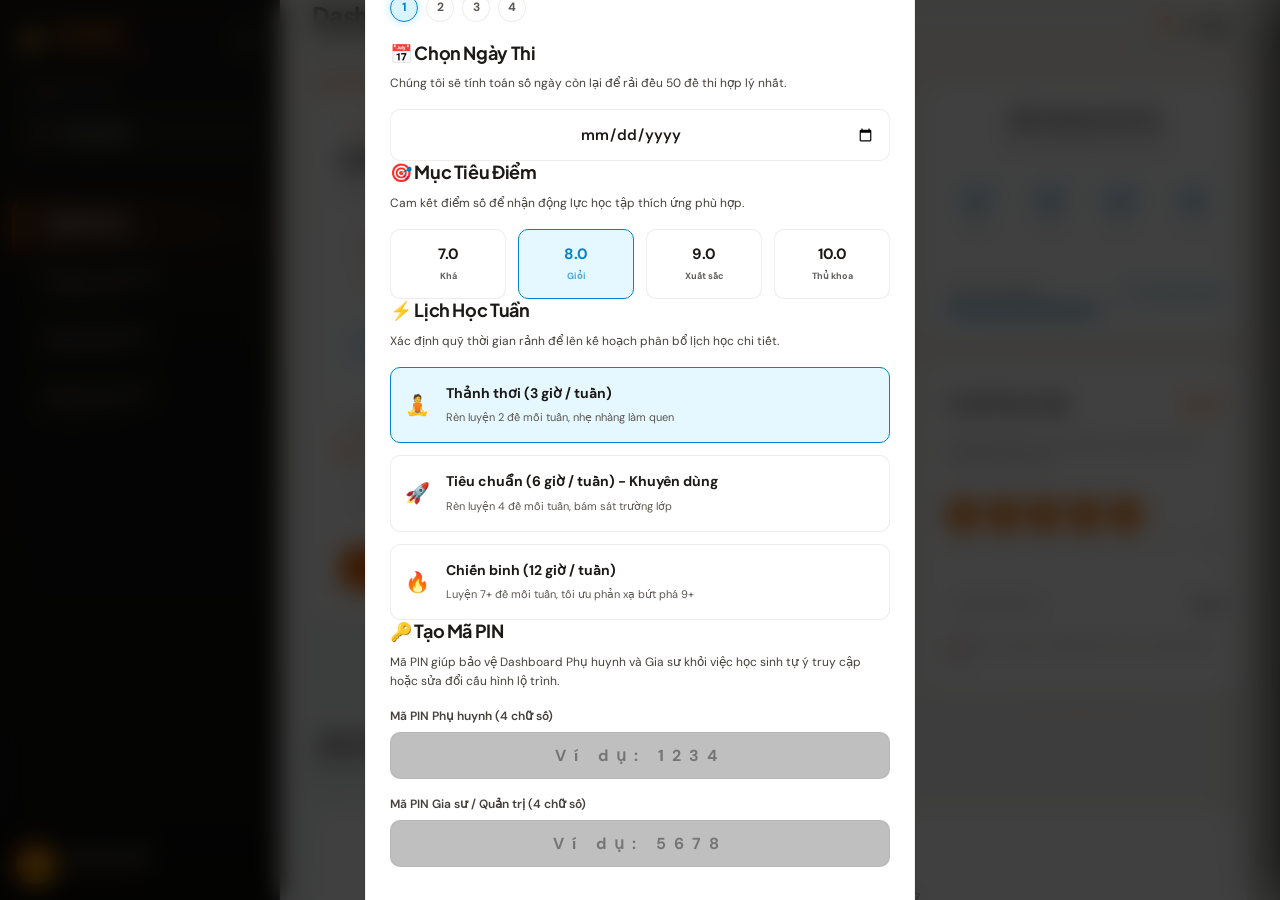
==== website/index.html @ 7f4f35c0 "First commit" ====
<!DOCTYPE html>
<html lang="vi">
<head>
    <meta charset="UTF-8">
    <meta name="viewport" content="width=device-width, initial-scale=1.0">
    <title>Exam Runners - Psychological Learning & Exam Portal</title>
    <meta name="description" content="Chinh phục kỳ thi Tiếng Anh vào lớp 10 với phương pháp học tập tương tác, bản đồ kỹ năng cá nhân hóa và giải thích chi tiết 5 bước.">
    <!-- Google Fonts: Plus Jakarta Sans (Header) & DM Sans (Body) -->
    <link rel="preconnect" href="https://fonts.googleapis.com">
    <link rel="preconnect" href="https://fonts.gstatic.com" crossorigin>
    <link href="https://fonts.googleapis.com/css2?family=DM+Sans:ital,opsz,wght@0,9..40,300..700;1,9..40,300..700&family=Plus+Jakarta+Sans:ital,wght@0,300..800;1,300..800&display=swap" rel="stylesheet">
    <!-- Phosphor Icons for premium human-crafted feel -->
    <script src="https://unpkg.com/@phosphor-icons/web"></script>
    <link rel="stylesheet" href="css/styles.css">
</head>
<body class="">
    
    <!-- Main Application Shell -->
    <div class="app-container">
        
        <!-- Sidebar Navigation -->
        <aside class="sidebar" id="app-sidebar">
            <div class="sidebar-header">
                <div class="logo-area">
                    <span class="logo-icon">⚡</span>
                    <span class="logo-text">EXAM<br><span class="logo-sub">RUNNERS</span></span>
                </div>
                <button class="sidebar-toggle-btn" id="sidebar-toggle-btn" title="Ẩn/Hiện menu" aria-label="Toggle sidebar">
                    <i data-lucide="chevrons-left"></i>
                </button>
            </div>
            
            <!-- Psychological Role Selector -->
            <div class="role-selector-container">
                <label for="role-dropdown" class="role-label">Chọn Vai Trò</label>
                <div class="custom-dropdown" id="role-dropdown-area">
                    <button class="dropdown-trigger" id="active-role-btn">
                        <span class="role-icon">🎓</span>
                        <span class="role-name">Học Sinh</span>
                        <i data-lucide="chevron-down" class="dropdown-chevron"></i>
                    </button>
                    <div class="dropdown-menu" id="role-dropdown-menu">
                        <div class="dropdown-item active" data-role="student">
                            <span class="role-icon">🎓</span>
                            <div class="role-info">
                                <span class="role-title">Học Sinh</span>
                            </div>
                        </div>
                        <div class="dropdown-item" data-role="parent">
                            <span class="role-icon">👨‍👩‍👦</span>
                            <div class="role-info">
                                <span class="role-title">Phụ Huynh</span>
                            </div>
                        </div>
                        <div class="dropdown-item" data-role="admin">
                            <span class="role-icon">👨‍🏫</span>
                            <div class="role-info">
                                <span class="role-title">Gia Sư</span>
                            </div>
                        </div>
                    </div>
                </div>
            </div>

            <!-- Navigation Links - Dynamic per Role -->
            <nav class="sidebar-nav" id="sidebar-navigation">
                <!-- Navigation items injected dynamically by JS based on selected role -->
            </nav>
            
            <!-- User Quick Profile Footer -->
            <div class="sidebar-footer">
                <div class="user-avatar-area">
                    <div class="avatar-circle">?</div>
                    <div class="user-meta">
                        <span class="user-name">Học viên mới</span>
                        <span class="user-role-badge">Level 1 Novice</span>
                    </div>
                </div>
            </div>
        </aside>

        <!-- Main Workspace -->
        <main class="main-content">
            <!-- Glassmorphism Top Header -->
            <header class="app-header">
                <div class="header-left">
                    <h1 class="page-title" id="current-page-title">Dashboard</h1>
                    <p class="page-subtitle" id="current-page-subtitle">Chào mừng bạn quay lại hành trình rèn luyện hôm nay!</p>
                </div>
                
                <div class="header-right">
                    <!-- Streak Indicator -->
                    <div class="header-stat-badge streak-badge tooltip" data-tooltip="Chuỗi học tập liên tục">
                        <span class="badge-icon animated-flame">🔥</span>
                        <span class="badge-value" id="streak-count">5 ngày</span>
                    </div>
                    

                </div>
            </header>

            <!-- Dynamic Workspace Content Container -->
            <section class="workspace-viewport" id="app-viewport">
                <!-- Rendered dynamically by JS router -->
            </section>
        </main>
    </div>

    <!-- Active Recall Modal / Mini Puzzle overlay -->
    <div class="modal-overlay" id="recall-modal">
        <div class="glass-modal recall-card animate-zoom">
            <div class="modal-header">
                <div class="modal-badge warning">🤔 ACTIVE RECALL CHALLENGE</div>
                <button class="close-modal-btn" id="close-recall-modal">&times;</button>
            </div>
            <div class="modal-body">
                <h3 class="puzzle-title">Oops! Bạn đã chọn sai câu này. Đừng lo lắng, hãy cùng suy luận để nhớ sâu quy tắc này nhé!</h3>
                
                <div class="puzzle-box">
                    <p class="puzzle-prompt" id="recall-question-stem">...</p>
                    
                    <div class="puzzle-options" id="recall-options-container">
                        <!-- Options injected by JS -->
                    </div>
                </div>
                
                <div class="puzzle-feedback" id="recall-feedback-area">
                    <!-- Correct/Incorrect visual indicator -->
                </div>
            </div>
            <div class="modal-footer">
                <button class="btn btn-secondary" id="skip-recall-btn">Xem Đáp Án</button>
                <button class="btn btn-primary disabled" id="submit-recall-btn">Kiểm Tra</button>
            </div>
        </div>
    </div>

    <!-- Onboarding Path Creator Wizard Modal -->
    <div class="modal-overlay" id="onboarding-modal">
        <div class="glass-modal onboarding-card animate-zoom" style="max-width: 550px;">
            <div class="modal-header" style="border-bottom: 1px solid var(--border-color); padding-bottom: 12px;">
                <div class="modal-badge warning" style="background: rgba(0, 176, 255, 0.15); color: var(--color-interactive);">⚡ LỘ TRÌNH THẮNG CỬ</div>
                <h3 style="margin-top: 8px;">Tạo Lộ Trình</h3>
            </div>
            <div class="modal-body" style="padding-top: 16px;">
                <div class="onboarding-steps-indicator" style="display: flex; gap: 8px; margin-bottom: 20px;">
                    <span class="step-dot active" id="ob-dot-1">1</span>
                    <span class="step-dot" id="ob-dot-2">2</span>
                    <span class="step-dot" id="ob-dot-3">3</span>
                    <span class="step-dot" id="ob-dot-4">4</span>
                </div>
                
                <!-- Step 1: Date Picker -->
                <div class="onboarding-step-view active" id="onboarding-step-1">
                    <h4 style="margin-bottom: 10px;">📅 Chọn Ngày Thi</h4>
                    <p style="font-size: 12px; color: var(--text-secondary); margin-bottom: 16px;">Chúng tôi sẽ tính toán số ngày còn lại để rải đều 50 đề thi hợp lý nhất.</p>
                    <input type="date" id="ob-exam-date" class="onboarding-input" style="width:100%; padding:14px; background:rgba(255,255,255,0.03); border:1px solid var(--border-color); border-radius:var(--radius-md); font-weight:600; text-align:center;">
                </div>
                
                <!-- Step 2: Goal target score -->
                <div class="onboarding-step-view" id="onboarding-step-2">
                    <h4 style="margin-bottom: 10px;">🎯 Mục Tiêu Điểm</h4>
                    <p style="font-size: 12px; color: var(--text-secondary); margin-bottom: 16px;">Cam kết điểm số để nhận động lực học tập thích ứng phù hợp.</p>
                    <div style="display:grid; grid-template-columns:repeat(4, 1fr); gap:12px;">
                        <button class="ob-score-btn" data-score="7.0">7.0<br><span style="font-size:9px; opacity:0.7;">Khá</span></button>
                        <button class="ob-score-btn active" data-score="8.0">8.0<br><span style="font-size:9px; opacity:0.7;">Giỏi</span></button>
                        <button class="ob-score-btn" data-score="9.0">9.0<br><span style="font-size:9px; opacity:0.7;">Xuất sắc</span></button>
                        <button class="ob-score-btn" data-score="10">10.0<br><span style="font-size:9px; opacity:0.7;">Thủ khoa</span></button>
                    </div>
                </div>
                
                <!-- Step 3: Studying commitment -->
                <div class="onboarding-step-view" id="onboarding-step-3">
                    <h4 style="margin-bottom: 10px;">⚡ Lịch Học Tuần</h4>
                    <p style="font-size: 12px; color: var(--text-secondary); margin-bottom: 16px;">Xác định quỹ thời gian rảnh để lên kế hoạch phân bổ lịch học chi tiết.</p>
                    <div style="display:flex; flex-direction:column; gap:12px;">
                        <div class="ob-commitment-item active" data-hours="3">
                            <span style="font-size:20px;">🧘</span>
                            <div>
                                <strong style="display:block; font-size:14px;">Thảnh thơi (3 giờ / tuần)</strong>
                                <span style="font-size:11px; color:var(--text-tertiary);">Rèn luyện 2 đề mỗi tuần, nhẹ nhàng làm quen</span>
                            </div>
                        </div>
                        <div class="ob-commitment-item" data-hours="6">
                            <span style="font-size:20px;">🚀</span>
                            <div>
                                <strong style="display:block; font-size:14px;">Tiêu chuẩn (6 giờ / tuần) - Khuyên dùng</strong>
                                <span style="font-size:11px; color:var(--text-tertiary);">Rèn luyện 4 đề mỗi tuần, bám sát trường lớp</span>
                            </div>
                        </div>
                        <div class="ob-commitment-item" data-hours="12">
                            <span style="font-size:20px;">🔥</span>
                            <div>
                                <strong style="display:block; font-size:14px;">Chiến binh (12 giờ / tuần)</strong>
                                <span style="font-size:11px; color:var(--text-tertiary);">Luyện 7+ đề mỗi tuần, tối ưu phản xạ bứt phá 9+</span>
                            </div>
                        </div>
                    </div>
                </div>

                <!-- Step 4: PIN Security Settings -->
                <div class="onboarding-step-view" id="onboarding-step-4">
                    <h4 style="margin-bottom: 10px;">🔑 Tạo Mã PIN</h4>
                    <p style="font-size: 12px; color: var(--text-secondary); margin-bottom: 16px;">Mã PIN giúp bảo vệ Dashboard Phụ huynh và Gia sư khỏi việc học sinh tự ý truy cập hoặc sửa đổi cấu hình lộ trình.</p>
                    <div style="display: flex; flex-direction: column; gap: 16px;">
                        <div>
                            <label class="form-label" style="display: block; margin-bottom: 6px; font-weight:600; text-align: left;">Mã PIN Phụ huynh (4 chữ số)</label>
                            <input type="password" pattern="[0-9]*" inputmode="numeric" maxlength="4" id="ob-parent-pin" class="onboarding-input" placeholder="Ví dụ: 1234" style="width:100%; padding:12px; background:rgba(0, 0, 0, 0.25); border:1px solid var(--border-color); border-radius:var(--radius-md); text-align:center; font-size:16px; font-weight:bold; letter-spacing:8px; color:var(--text-primary);">
                        </div>
                        <div>
                            <label class="form-label" style="display: block; margin-bottom: 6px; font-weight:600; text-align: left;">Mã PIN Gia sư / Quản trị (4 chữ số)</label>
                            <input type="password" pattern="[0-9]*" inputmode="numeric" maxlength="4" id="ob-tutor-pin" class="onboarding-input" placeholder="Ví dụ: 5678" style="width:100%; padding:12px; background:rgba(0, 0, 0, 0.25); border:1px solid var(--border-color); border-radius:var(--radius-md); text-align:center; font-size:16px; font-weight:bold; letter-spacing:8px; color:var(--text-primary);">
                        </div>
                    </div>
                </div>
            </div>
            <div class="modal-footer" style="border-top: 1px solid var(--border-color); padding-top: 12px; margin-top:16px; display:flex; justify-content:space-between;">
                <button class="btn btn-secondary" id="ob-prev-btn" style="visibility:hidden;">Quay Lại</button>
                <button class="btn btn-primary" id="ob-next-btn">Tiếp Theo</button>
            </div>
        </div>
    </div>

    <!-- Printable Weekly Progress Report Modal -->
    <div class="modal-overlay" id="report-modal">
        <div class="glass-modal report-card animate-zoom" style="max-width: 700px; padding: 32px;">
            <div class="modal-header" style="display:flex; justify-content:space-between; align-items:center; border-bottom:1px solid var(--border-color); padding-bottom:16px; margin-bottom:20px;">
                <h3 style="font-family:var(--font-heading);">📊 BÁO CÁO TUẦN</h3>
                <div style="display:flex; gap:10px;" class="no-print">
                    <button class="btn btn-primary" onclick="window.print()"><i data-lucide="printer"></i> In Báo Cáo</button>
                    <button class="btn btn-secondary" onclick="document.getElementById('report-modal').classList.remove('open')">Đóng</button>
                </div>
            </div>
            
            <div class="print-report-body" id="print-report-content">
                <!-- Injected dynamically by JS -->
            </div>
        </div>
    </div>

    <!-- Sliding Sidebar Drawer for Grammar theory & Active Simulators -->
    <div class="grammar-drawer-overlay" id="grammar-drawer-overlay" onclick="closeGrammarDrawer()"></div>
    <div class="grammar-drawer" id="grammar-drawer">
        <div class="drawer-header">
            <div>
                <span class="modal-badge warning" id="drawer-badge-topic">PASSIVE VOICE</span>
                <h3 id="drawer-title" style="margin-top:6px; font-size:20px;">Câu Bị Động Đặc Biệt</h3>
            </div>
            <button class="close-drawer-btn" onclick="closeGrammarDrawer()">&times;</button>
        </div>
        <div class="drawer-body" id="drawer-body-content">
            <!-- Theory & Active transformation matching simulator injected dynamically -->
        </div>
    </div>

    <!-- Original Scanned Answer Sheet Overlay Modal -->
    <div class="modal-overlay" id="sheet-overlay-modal">
        <div class="glass-modal sheet-card animate-zoom" style="max-width: 800px; background: rgba(19, 17, 15, 0.95); border: 1px solid var(--border-hover);">
            <div class="modal-header" style="display:flex; justify-content:space-between; align-items:center; border-bottom:1px solid var(--border-color); padding-bottom:12px; margin-bottom:16px;">
                <h3 style="font-size:18px;"><i data-lucide="file-text" style="display:inline-block; vertical-align:middle; margin-right:8px; color:var(--color-discovery);"></i> Phiếu Quét Gốc</h3>
                <button class="close-modal-btn" onclick="document.getElementById('sheet-overlay-modal').classList.remove('open')">&times;</button>
            </div>
            <div class="modal-body" style="text-align:center;">
                <p style="font-size:12px; color:var(--text-secondary); margin-bottom:12px;">Đây là ảnh quét gốc từ bộ đề thi thực tế đã được động cơ OCR của chúng tôi số hóa tự động.</p>
                <div style="border: 2px dashed var(--border-color); border-radius: var(--radius-md); overflow:hidden; background:#000; display:inline-block; max-width:100%; max-height:550px;">
                    <img id="scanned-sheet-img" src="" alt="OCR Scanned Answer Sheet" style="max-width:100%; max-height:500px; display:block; margin:0 auto;">
                </div>
            </div>
        </div>
    </div>

    <!-- PIN Validation Modal -->
    <div class="modal-overlay" id="pin-validation-modal">
        <div class="glass-modal animate-zoom" style="max-width: 400px; padding: 24px; text-align: center;">
            <div class="modal-header" style="border: none; padding: 0 0 16px 0; justify-content: center; position: relative;">
                <h3 style="font-family: var(--font-heading); font-size: 20px;" id="pin-validation-title">🔑 Nhập Mã PIN</h3>
                <button class="close-modal-btn" id="pin-validation-close-btn" style="position: absolute; right: 0; top: 0; background: none; border: none; font-size: 24px; cursor: pointer; color: var(--text-tertiary);">&times;</button>
            </div>
            <div class="modal-body" style="padding: 16px 0;">
                <p style="font-size: 13px; color: var(--text-secondary); margin-bottom: 20px;" id="pin-validation-desc">Vui lòng nhập mã PIN 4 chữ số dành cho Phụ huynh.</p>
                <div class="passcode-inputs-container" id="pin-inputs-wrapper">
                    <input type="password" maxlength="1" class="pin-digit" id="pin-d1" autocomplete="off" inputmode="numeric" pattern="[0-9]*">
                    <input type="password" maxlength="1" class="pin-digit" id="pin-d2" autocomplete="off" inputmode="numeric" pattern="[0-9]*">
                    <input type="password" maxlength="1" class="pin-digit" id="pin-d3" autocomplete="off" inputmode="numeric" pattern="[0-9]*">
                    <input type="password" maxlength="1" class="pin-digit" id="pin-d4" autocomplete="off" inputmode="numeric" pattern="[0-9]*">
                </div>
                <div id="pin-validation-error" style="color: var(--color-danger); font-size: 12px; margin-top: 10px; min-height: 18px; font-weight: 600;"></div>
            </div>
            <div class="modal-footer" style="border: none; padding: 12px 0 0 0; display: flex; justify-content: space-between; gap: 12px;">
                <button class="btn btn-secondary" id="pin-validation-cancel" style="flex: 1;">Hủy</button>
                <button class="btn btn-primary" id="pin-validation-submit" style="flex: 1;">Xác Thực</button>
            </div>
        </div>
    </div>

    <!-- PIN Setup Modal for Legacy Users -->
    <div class="modal-overlay" id="pin-setup-modal">
        <div class="glass-modal animate-zoom" style="max-width: 420px; padding: 24px;">
            <div class="modal-header" style="border-bottom: 1px solid var(--border-color); padding-bottom: 12px; margin-bottom: 16px; justify-content: space-between;">
                <h3 style="font-family: var(--font-heading); font-size: 18px;" id="pin-setup-title">🔑 Tạo Mã PIN</h3>
                <button class="close-modal-btn" id="pin-setup-close-btn" style="background: none; border: none; font-size: 24px; cursor: pointer; color: var(--text-tertiary);">&times;</button>
            </div>
            <div class="modal-body" style="padding-bottom: 16px;">
                <p style="font-size: 12.5px; color: var(--text-secondary); margin-bottom: 16px;" id="pin-setup-desc">Tài khoản của bạn chưa được thiết lập mã PIN bảo mật. Vui lòng tạo mã PIN 4 chữ số để bảo vệ quyền truy cập.</p>
                <div style="display: flex; flex-direction: column; gap: 14px;">
                    <div>
                        <label class="form-label" style="display: block; margin-bottom: 6px; font-weight:600; font-size: 13px;">Mã PIN mới (4 chữ số)</label>
                        <input type="password" pattern="[0-9]*" inputmode="numeric" maxlength="4" id="setup-pin-val" class="onboarding-input" placeholder="Ví dụ: 1234" style="width:100%; padding:12px; background:rgba(0, 0, 0, 0.25); border:1px solid var(--border-color); border-radius:var(--radius-md); text-align:center; font-size:16px; font-weight:bold; letter-spacing:8px; color:var(--text-primary);">
                    </div>
                    <div>
                        <label class="form-label" style="display: block; margin-bottom: 6px; font-weight:600; font-size: 13px;">Xác nhận mã PIN mới</label>
                        <input type="password" pattern="[0-9]*" inputmode="numeric" maxlength="4" id="setup-pin-confirm" class="onboarding-input" placeholder="Nhập lại mã PIN" style="width:100%; padding:12px; background:rgba(0, 0, 0, 0.25); border:1px solid var(--border-color); border-radius:var(--radius-md); text-align:center; font-size:16px; font-weight:bold; letter-spacing:8px; color:var(--text-primary);">
                    </div>
                    <div id="pin-setup-error" style="color: var(--color-danger); font-size: 12px; min-height: 18px; font-weight: 600; text-align: center;"></div>
                </div>
            </div>
            <div class="modal-footer" style="border-top: 1px solid var(--border-color); padding-top: 12px; display: flex; justify-content: space-between; gap: 12px;">
                <button class="btn btn-secondary" id="pin-setup-cancel" style="flex: 1;">Hủy</button>
                <button class="btn btn-primary" id="pin-setup-submit" style="flex: 1;">Lưu & Tiếp Tục</button>
            </div>
        </div>
    </div>

    <!-- Master Confetti Visual Effect -->
    <div class="confetti-container" id="confetti-effect"></div>

    <!-- Audio Effects for Feedback Loops -->
    <audio id="sound-success" src="https://assets.mixkit.co/active_storage/sfx/2018/2018-84.wav" preload="auto"></audio>
    <audio id="sound-fail" src="https://assets.mixkit.co/active_storage/sfx/2019/2019-84.wav" preload="auto"></audio>

    <!-- App Engine JavaScript -->
    <!-- Polyfill for Lucide to Phosphor transition -->
    <script>
        window.lucide = {
            createIcons: function() {
                document.querySelectorAll('[data-lucide]').forEach(el => {
                    const iconName = el.getAttribute('data-lucide');
                    const map = {
                        'chevrons-left': 'caret-double-left',
                        'chevron-down': 'caret-down',
                        'chevron-right': 'caret-right',
                        'chevron-up': 'caret-up',
                        'panel-right-close': 'columns',
                        'panel-right-open': 'columns',
                        'alert-triangle': 'warning',
                        'help-circle': 'question',
                        'rotate-ccw': 'arrow-counter-clockwise',
                        'file-text': 'file-text',
                        'printer': 'printer',
                        'check-circle': 'check-circle',
                        'x-circle': 'x-circle',
                        'sparkles': 'sparkle',
                        'award': 'medal',
                        'clock': 'clock',
                        'target': 'target',
                        'map': 'map-trifold',
                        'arrow-right': 'arrow-right',
                        'arrow-left': 'arrow-left',
                        'brain': 'brain',
                        'layout-dashboard': 'squares-four',
                        'layers': 'stack',
                        'trending-up': 'trend-up',
                        'calendar-range': 'calendar'
                    };
                    const phName = map[iconName] || iconName;
                    
                    // Thêm class phosphor duotone
                    el.classList.add('ph-duotone', `ph-${phName}`);
                    
                    // Copy font-size từ style vào SVG nếu có để nó hoạt động giống lucide (lucide thường dùng style inline width/height)
                    if (el.style.width) {
                        el.style.fontSize = el.style.width;
                        el.style.width = ''; // clear
                        el.style.height = ''; // clear
                    }
                    
                    el.removeAttribute('data-lucide');
                });
            }
        };
    </script>
    <script src="js/exams_db.js"></script>
    <script src="js/app.js"></script>
</body>
</html>
---- website/css/styles.css ----
/* ==========================================================================
   EXAM RUNNERS - MASTER STYLESHEET (PSYCHOLOGICAL NAVIGATION SYSTEM)
   Theme: Duality Contrast (Warm Paper Workspace & Charcoal Cocoa Sidebar)
   ========================================================================== */

/* --------------------------------------------------------------------------
   1. DESIGN TOKENS & SYSTEM VARIABLES
   -------------------------------------------------------------------------- */
:root {
    /* Fonts */
    --font-heading: 'Plus Jakarta Sans', -apple-system, BlinkMacSystemFont, "Segoe UI", Roboto, sans-serif;
    --font-body: 'DM Sans', -apple-system, BlinkMacSystemFont, "Segoe UI", Roboto, sans-serif;

    /* Duality Contrast Brand Colors */
    --bg-main: #F5F4F1;          /* Warm Paper for main workspace */
    --bg-sidebar: #161412;       /* Charcoal Cocoa for sidebar (softened from #13110f) */
    --bg-sidebar-gradient: linear-gradient(180deg, #181614 0%, #110f0d 100%);
    --bg-card: #ffffff;          /* Solid white card body */
    --border-color: rgba(143, 130, 117, 0.14); /* Refined warm border instead of pure black */
    --border-hover: rgba(230, 92, 0, 0.4);  /* Amber Highlight border */
    
    /* Semantic Logic Tokens (Ref: UI Design System) */
    --color-commitment: #e65c00;   /* Primary Action/Submit - Flame Amber */
    --color-commitment-hover: #cc5200;
    --color-commitment-light: #ff8f00;
    --color-interactive: #0284c7;  /* Interactive sliders/widgets - Scholarly Blue */
    --color-interactive-hover: #0271ab;
    --color-validation: #15803d;   /* Success/Correct - Forest Green */
    --color-validation-light: #15803d; /* Unified success color */
    --color-discovery: #b45309;    /* Discovery/Explainers/Tips - Warm Earth Yellow */
    --color-danger: #d32f2f;       /* Error/Incorrect - Crisp Red */
    --color-danger-light: rgba(211, 47, 47, 0.1);

    /* Typography Color Contrast (Checked for WCAG AA compliance) */
    --text-primary: #1c1917;       /* Dark charcoal for high readability on light bg */
    --text-secondary: #44403c;     /* Muted secondary text */
    --text-tertiary: #5c5752;      /* Increased contrast from #78716c to achieve 4.5:1+ */
    --text-sidebar: #faf8f6;       /* Off-white for sidebar text */
    --text-sidebar-secondary: #c9bfb5;
    --text-sidebar-tertiary: #a1958a; /* Increased contrast from #8f8275 for better readability */

    /* Typography Scale */
    --text-xs: 11px;
    --text-sm: 13px;
    --text-base: 15px;
    --text-md: 18px;
    --text-lg: 20px;
    --text-xl: 24px;
    --text-xxl: 28px;
    --text-3xl: 36px;

    /* Decisive Border Radii */
    --radius-sm: 6px;
    --radius-md: 10px;
    --radius-lg: 16px;
    --radius-round: 50%;

    /* Premium Effects (Solid shadows instead of glowing glass) */
    --shadow-soft: 0 4px 20px rgba(28, 25, 23, 0.04), 0 2px 6px rgba(28, 25, 23, 0.03);
    --shadow-card: 0 6px 16px rgba(28, 25, 23, 0.03), 0 1px 3px rgba(28, 25, 23, 0.02);
    --shadow-sm: 0 1px 3px rgba(0,0,0,0.05);
    --shadow-md: 0 4px 12px rgba(0,0,0,0.06);
    --shadow-glow-amber: 0 4px 14px rgba(230, 92, 0, 0.2);
    --shadow-glow-cyan: 0 4px 14px rgba(2, 132, 199, 0.2);
    --shadow-glow-green: 0 4px 14px rgba(21, 128, 61, 0.2);
    --glass-blur: blur(0px); /* Disabled */
    --glass-backdrop: none;
    
    /* Flow Transition Speeds */
    --transition-fast: 0.15s cubic-bezier(0.4, 0, 0.2, 1);
    --transition-normal: 0.25s cubic-bezier(0.4, 0, 0.2, 1);
    --transition-slow: 0.4s cubic-bezier(0.4, 0, 0.2, 1);
}

/* --------------------------------------------------------------------------
   2. SYSTEM BASELINE RESETS
   -------------------------------------------------------------------------- */
* {
    box-sizing: border-box;
    margin: 0;
    padding: 0;
    -webkit-font-smoothing: antialiased;
    -moz-osx-font-smoothing: grayscale;
}

body {
    background-color: var(--bg-main);
    color: var(--text-primary);
    font-family: var(--font-body);
    font-size: 15px;
    line-height: 1.6;
    overflow-x: hidden;
    height: 100vh;
}

h1, h2, h3, h4, h5, h6 {
    font-family: var(--font-heading);
    letter-spacing: -0.02em;
    color: var(--text-primary);
    line-height: 1.25;
}

h1 {
    font-size: var(--text-3xl);
    font-weight: 800;
    letter-spacing: -0.03em;
}

h2 {
    font-size: var(--text-xxl);
    font-weight: 800;
}

h3 {
    font-size: var(--text-lg);
    font-weight: 700;
}

h4 {
    font-size: var(--text-md);
    font-weight: 700;
}

h5 {
    font-size: var(--text-base);
    font-weight: 600;
}

h6 {
    font-size: var(--text-sm);
    font-weight: 600;
}

button, input, select, textarea {
    font-family: inherit;
    font-size: inherit;
    color: inherit;
    background: none;
    border: none;
    outline: none;
}

button {
    cursor: pointer;
    user-select: none;
}

a {
    color: inherit;
    text-decoration: none;
}

/* Scrollbar customizations */
::-webkit-scrollbar {
    width: 8px;
    height: 8px;
}
::-webkit-scrollbar-track {
    background: var(--bg-main);
}
::-webkit-scrollbar-thumb {
    background: rgba(143, 130, 117, 0.2);
    border-radius: var(--radius-sm);
}
::-webkit-scrollbar-thumb:hover {
    background: rgba(255, 111, 0, 0.4);
}

/* --------------------------------------------------------------------------
   3. APP MASTER LAYOUT (SIDEBAR & VIEWPORT)
   -------------------------------------------------------------------------- */
.app-container {
    display: flex;
    width: 100vw;
    height: 100vh;
    overflow: hidden;
}

/* Sidebar Layout */
.sidebar {
    width: 280px;
    background: var(--bg-sidebar-gradient);
    border-right: 1px solid rgba(230, 92, 0, 0.15); /* Warm flame amber accent divider */
    display: flex;
    flex-direction: column;
    flex-shrink: 0;
    z-index: 100;
    transition: width var(--transition-normal);
    overflow: hidden;
    
    /* Duality Contrast overrides */
    --text-primary: var(--text-sidebar);
    --text-secondary: var(--text-sidebar-secondary);
    --text-tertiary: var(--text-sidebar-tertiary);
    --border-color: rgba(255, 255, 255, 0.06);
}

/* ---- Sidebar Collapsed State ---- */
.sidebar.collapsed {
    width: 72px;
}

.sidebar.collapsed .logo-text,
.sidebar.collapsed .logo-sub,
.sidebar.collapsed .role-selector-container,
.sidebar.collapsed .nav-group-title,
.sidebar.collapsed .nav-link-label,
.sidebar.collapsed .user-meta {
    opacity: 0;
    width: 0;
    overflow: hidden;
    pointer-events: none;
    transition: opacity var(--transition-normal), width var(--transition-normal);
}

.sidebar.collapsed .nav-link {
    justify-content: center;
    padding: 0;
    width: 44px;
    height: 44px;
    margin: 0 auto 8px auto;
    gap: 0;
}

.sidebar.collapsed .nav-link.active {
    background: rgba(230, 92, 0, 0.2);
    border-radius: var(--radius-round);
}

.sidebar.collapsed .nav-link.active svg {
    color: var(--color-commitment);
}

.sidebar.collapsed .nav-link svg {
    margin: 0;
}

.sidebar.collapsed .sidebar-footer {
    padding: 12px;
    justify-content: center;
}

.sidebar.collapsed .user-avatar-area {
    justify-content: center;
}

.sidebar.collapsed .logo-area {
    justify-content: center;
}

.sidebar.collapsed .logo-icon {
    margin: 0;
}

/* Sidebar Toggle Button (High-contrast circular style) */
.sidebar-toggle-btn {
    width: 32px;
    height: 32px;
    border-radius: var(--radius-round);
    background: rgba(255, 255, 255, 0.08);
    border: 1px solid rgba(255, 255, 255, 0.15);
    color: var(--text-sidebar);
    display: flex;
    align-items: center;
    justify-content: center;
    cursor: pointer;
    transition: all var(--transition-fast);
    flex-shrink: 0;
}

.sidebar-toggle-btn:hover {
    background: var(--color-commitment);
    border-color: var(--color-commitment-hover);
    color: #ffffff;
    transform: scale(1.1);
    box-shadow: var(--shadow-glow-amber);
}

.sidebar-toggle-btn svg {
    width: 16px;
    height: 16px;
    transition: transform var(--transition-normal);
}

.sidebar.collapsed .sidebar-toggle-btn svg {
    transform: rotate(180deg);
}

.sidebar-header {
    padding: 20px 16px;
    display: flex;
    align-items: center;
    justify-content: space-between;
    gap: 8px;
}

.logo-area {
    display: flex;
    align-items: center;
    gap: 12px;
}

.logo-icon {
    font-size: 26px;
    filter: drop-shadow(0 2px 10px rgba(255, 111, 0, 0.5));
}

.logo-text {
    font-family: var(--font-heading);
    font-weight: 900;
    font-size: 20px;
    line-height: 0.9;
    letter-spacing: 0.05em;
    background: linear-gradient(135deg, #ff8f00, #ff5722);
    -webkit-background-clip: text;
    -webkit-text-fill-color: transparent;
}

.logo-sub {
    font-size: 11px;
    font-weight: 500;
    letter-spacing: 0.45em;
    color: var(--text-secondary);
}

/* Psychological Role Selector */
.role-selector-container {
    padding: 0 16px 20px 16px;
    border-bottom: 1px solid var(--border-color);
}

.role-label {
    font-size: 11px;
    text-transform: uppercase;
    letter-spacing: 0.1em;
    color: var(--text-tertiary);
    font-weight: 600;
    margin-bottom: 8px;
    display: block;
    padding-left: 8px;
}

.custom-dropdown {
    position: relative;
    width: 100%;
}

.dropdown-trigger {
    width: 100%;
    background: rgba(255, 255, 255, 0.03);
    border: 1px solid var(--border-color);
    border-radius: var(--radius-md);
    padding: 12px 16px;
    display: flex;
    align-items: center;
    justify-content: space-between;
    transition: all var(--transition-fast);
}

.dropdown-trigger:hover, .custom-dropdown.open .dropdown-trigger {
    border-color: var(--border-hover);
    background: rgba(255, 255, 255, 0.05);
}

.dropdown-trigger .role-icon {
    font-size: 18px;
    margin-right: 10px;
}

.dropdown-trigger .role-name {
    font-family: var(--font-heading);
    font-weight: 600;
    color: var(--text-primary);
    flex-grow: 1;
    text-align: left;
}

.dropdown-chevron {
    width: 16px;
    height: 16px;
    color: var(--text-tertiary);
    transition: transform var(--transition-normal);
}

.custom-dropdown.open .dropdown-chevron {
    transform: rotate(180deg);
}

.dropdown-menu {
    position: absolute;
    top: calc(100% + 8px);
    left: 0;
    width: 100%;
    background: #191715;
    border: 1px solid var(--border-hover);
    border-radius: var(--radius-md);
    box-shadow: var(--shadow-soft);
    display: none;
    flex-direction: column;
    z-index: 1000;
    overflow: hidden;
    backdrop-filter: var(--glass-blur);
}

.custom-dropdown.open .dropdown-menu {
    display: flex;
}

.dropdown-item {
    padding: 12px 16px;
    display: flex;
    align-items: center;
    gap: 12px;
    transition: background var(--transition-fast);
    cursor: pointer;
}

.dropdown-item:hover {
    background: rgba(255, 111, 0, 0.08);
}

.dropdown-item.active {
    background: rgba(255, 111, 0, 0.12);
}

.dropdown-item .role-icon {
    font-size: 20px;
}

.role-info {
    display: flex;
    flex-direction: column;
}

.role-info .role-title {
    font-weight: 600;
    font-size: 13px;
    color: var(--text-primary);
}

.role-info .role-desc {
    font-size: 10px;
    color: var(--text-tertiary);
}

/* Sidebar Navigation Links */
.sidebar-nav {
    flex-grow: 1;
    padding: 20px 12px;
    overflow-y: auto;
}

.nav-group-title {
    font-size: 10px;
    font-weight: 700;
    text-transform: uppercase;
    letter-spacing: 0.15em;
    color: var(--text-tertiary);
    margin: 16px 0 8px 12px;
}

.nav-link {
    display: flex;
    align-items: center;
    gap: 14px;
    padding: 12px 16px;
    border-radius: var(--radius-md);
    color: var(--text-secondary);
    font-weight: 500;
    margin-bottom: 4px;
    transition: all var(--transition-fast);
    opacity: 0.85;
}

.nav-link:hover {
    background: rgba(255, 255, 255, 0.04);
    color: var(--text-primary);
    transform: translateX(4px);
    opacity: 1;
}

.nav-link.active {
    background: linear-gradient(90deg, rgba(230, 92, 0, 0.18) 0%, rgba(230, 92, 0, 0.04) 100%);
    color: #ffffff;
    font-weight: 600;
    border-left: 4px solid var(--color-commitment);
    box-shadow: inset 1px 0 0 rgba(255, 255, 255, 0.05);
    opacity: 1;
}

.nav-link-subtitle {
    font-size: 10px;
    color: var(--text-sidebar-tertiary);
    transition: color var(--transition-fast);
}

.nav-link:hover .nav-link-subtitle,
.nav-link.active .nav-link-subtitle {
    color: var(--text-sidebar-secondary);
}

.nav-link svg {
    width: 18px;
    height: 18px;
    color: var(--text-secondary);
    transition: color var(--transition-fast);
}

.nav-link:hover svg, .nav-link.active svg {
    color: var(--color-commitment);
}

/* User Profile Sidebar Footer */
.sidebar-footer {
    padding: 16px;
    background: rgba(0, 0, 0, 0.15);
    border-top: 1px solid var(--border-color);
}

.user-avatar-area {
    display: flex;
    align-items: center;
    gap: 12px;
}

.avatar-circle {
    width: 40px;
    height: 40px;
    border-radius: var(--radius-round);
    background: linear-gradient(135deg, var(--color-commitment), #ffc107);
    color: var(--bg-main);
    font-family: var(--font-heading);
    font-weight: 800;
    display: flex;
    align-items: center;
    justify-content: center;
    font-size: 15px;
    box-shadow: 0 4px 10px rgba(255, 111, 0, 0.25);
}

.user-meta {
    display: flex;
    flex-direction: column;
}

.user-name {
    font-weight: 600;
    font-size: 13px;
    color: var(--text-primary);
}

.user-role-badge {
    font-size: 10px;
    color: var(--color-discovery);
    font-weight: 500;
}

/* --------------------------------------------------------------------------
   4. MAIN WORKSPACE HEADER & CONTAINER
   -------------------------------------------------------------------------- */
.main-content {
    flex-grow: 1;
    height: 100vh;
    display: flex;
    flex-direction: column;
    overflow: hidden;
}

/* Top App Header */
.app-header {
    height: 80px;
    border-bottom: 1px solid var(--border-color);
    padding: 0 32px;
    display: flex;
    align-items: center;
    justify-content: space-between;
    background: rgba(245, 244, 241, 0.7);
    backdrop-filter: var(--glass-blur);
    z-index: 90;
}

.page-title {
    font-size: 24px;
    font-weight: 800;
    color: var(--text-primary);
}

.page-subtitle {
    font-size: 12px;
    color: var(--text-tertiary);
    font-weight: 400;
}

.header-right {
    display: flex;
    align-items: center;
    gap: 16px;
}

.header-stat-badge {
    background: rgba(255, 255, 255, 0.03);
    border: 1px solid var(--border-color);
    border-radius: var(--radius-md);
    padding: 8px 16px;
    display: flex;
    align-items: center;
    gap: 10px;
    box-shadow: inset 0 1px 1px rgba(255, 255, 255, 0.05);
}

.badge-icon {
    font-size: 16px;
}

.badge-value {
    font-family: var(--font-heading);
    font-weight: 700;
    font-size: 14px;
}

/* Animated streak flame */
.animated-flame {
    animation: flicker 1.5s infinite alternate;
    display: inline-block;
    transform-origin: center bottom;
}

@keyframes flicker {
    0% { transform: scale(1) rotate(-2deg); opacity: 0.9; }
    50% { transform: scale(1.1) rotate(2deg); opacity: 1; filter: drop-shadow(0 0 4px #ff5722); }
    100% { transform: scale(0.95) rotate(-1deg); opacity: 0.85; }
}

/* XP progress bar */
.xp-progress-bar-container {
    width: 80px;
    height: 6px;
    background: rgba(255, 255, 255, 0.08);
    border-radius: var(--radius-sm);
    overflow: hidden;
}

.xp-progress-fill {
    height: 100%;
    background: linear-gradient(to right, #ffc107, #ff9800);
    border-radius: var(--radius-sm);
    box-shadow: 0 0 8px rgba(255, 193, 7, 0.5);
    transition: width var(--transition-slow);
}

/* Workspace main view frame */
.workspace-viewport {
    flex-grow: 1;
    overflow-y: auto;
    padding: 32px;
    position: relative;
    background: radial-gradient(circle at 80% 20%, rgba(255, 111, 0, 0.03) 0%, transparent 50%),
                radial-gradient(circle at 10% 90%, rgba(0, 176, 255, 0.03) 0%, transparent 50%);
}

/* --------------------------------------------------------------------------
   5. COMPONENT DESIGNS & STYLES (GLASS CARDS, BUTTONS)
   -------------------------------------------------------------------------- */
.glass-card {
    background: var(--bg-card);
    border: 1px solid var(--border-color);
    border-radius: var(--radius-lg);
    box-shadow: var(--shadow-card);
    padding: 28px;
    transition: border-color var(--transition-normal), box-shadow var(--transition-normal), transform var(--transition-normal);
    position: relative;
    overflow: hidden;
}

.glass-card:hover {
    border-color: var(--border-hover);
    box-shadow: var(--shadow-soft);
    transform: translateY(-2px);
}

/* Card Accent Borders to offset dark sidebar weight */
.glass-card.primary-accent { border-top: 4px solid var(--color-commitment); }
.glass-card.interactive-accent { border-top: 4px solid var(--color-interactive); }
.glass-card.validation-accent { border-top: 4px solid var(--color-validation-light); }
.glass-card.discovery-accent { border-top: 4px solid var(--color-discovery); }
.glass-card.danger-accent { border-top: 4px solid var(--color-danger); }

/* Universal Buttons */
.btn {
    display: inline-flex;
    align-items: center;
    justify-content: center;
    gap: 10px;
    padding: 12px 24px;
    border-radius: var(--radius-md);
    font-family: var(--font-heading);
    font-weight: 600;
    font-size: 14px;
    transition: all var(--transition-fast);
}

.btn-primary {
    background: linear-gradient(135deg, var(--color-commitment), #ff8f00);
    color: var(--bg-main);
    box-shadow: var(--shadow-glow-amber);
}

.btn-primary:hover {
    transform: translateY(-2px);
    box-shadow: 0 6px 20px rgba(255, 111, 0, 0.4);
}

.btn-primary:active {
    transform: translateY(0);
}

.btn-secondary {
    background: rgba(255, 255, 255, 0.05);
    border: 1px solid var(--border-color);
    color: var(--text-primary);
}

.btn-secondary:hover {
    background: rgba(255, 255, 255, 0.08);
    border-color: var(--border-hover);
    transform: translateY(-2px);
}

.btn-secondary:active {
    transform: translateY(0);
}

.btn-interactive {
    background: linear-gradient(135deg, var(--color-interactive), #00e5ff);
    color: var(--bg-main);
    box-shadow: var(--shadow-glow-cyan);
}

.btn-interactive:hover {
    transform: translateY(-2px);
    box-shadow: 0 6px 20px rgba(0, 176, 255, 0.4);
}

.btn-danger {
    background: var(--color-danger);
    color: #fff;
}

.btn-danger:hover {
    filter: brightness(1.1);
    transform: translateY(-2px);
}

.btn:disabled, .btn.disabled {
    opacity: 0.4;
    cursor: not-allowed;
    transform: none !important;
    box-shadow: none !important;
}

/* Tooltip standard */
.tooltip {
    position: relative;
}

.tooltip::after {
    content: attr(data-tooltip);
    position: absolute;
    bottom: -32px;
    left: 50%;
    transform: translateX(-50%) scale(0.85);
    background: #25221f;
    border: 1px solid var(--border-color);
    color: var(--text-secondary);
    font-size: 11px;
    padding: 4px 8px;
    border-radius: var(--radius-sm);
    white-space: nowrap;
    opacity: 0;
    pointer-events: none;
    transition: all var(--transition-fast);
    z-index: 100;
}

.tooltip:hover::after {
    opacity: 1;
    transform: translateX(-50%) scale(1);
}

/* --------------------------------------------------------------------------
   6. FRONTEND PAGES - STUDENT SPACE
   -------------------------------------------------------------------------- */

/* A. Student Dashboard Page */
.dashboard-grid {
    display: grid;
    grid-template-columns: 2fr 1fr;
    gap: 24px;
}

.dashboard-left, .dashboard-right {
    display: flex;
    flex-direction: column;
    gap: 24px;
}

/* Big Hero Banner */
.hero-banner-card {
    background: linear-gradient(135deg, rgba(255, 111, 0, 0.15) 0%, rgba(255, 193, 7, 0.02) 100%);
    border: 1px solid rgba(255, 111, 0, 0.2);
    position: relative;
    overflow: hidden;
}

.hero-banner-card::before {
    content: '';
    position: absolute;
    top: -50px;
    right: -50px;
    width: 200px;
    height: 200px;
    border-radius: var(--radius-round);
    background: var(--color-commitment);
    filter: blur(80px);
    opacity: 0.15;
}

.banner-content {
    max-width: 80%;
}

.banner-title {
    font-size: 28px;
    font-weight: 800;
    margin-bottom: 8px;
}

.banner-desc {
    color: var(--text-secondary);
    font-size: 14px;
    margin-bottom: 20px;
}

/* Mini Cards Row */
.stats-cards-row {
    display: grid;
    grid-template-columns: repeat(3, 1fr);
    gap: 16px;
}

.stat-mini-card {
    display: flex;
    align-items: center;
    gap: 16px;
    background: rgba(255, 255, 255, 0.02);
}

.stat-icon-wrapper {
    width: 44px;
    height: 44px;
    border-radius: var(--radius-md);
    display: flex;
    align-items: center;
    justify-content: center;
}

.stat-icon-wrapper.orange { background: rgba(255, 111, 0, 0.1); color: var(--color-commitment); }
.stat-icon-wrapper.cyan { background: rgba(0, 176, 255, 0.1); color: var(--color-interactive); }
.stat-icon-wrapper.green { background: rgba(46, 125, 50, 0.1); color: var(--color-validation-light); }

.stat-label {
    font-size: 11px;
    color: var(--text-tertiary);
    font-weight: 600;
}

.stat-number {
    font-family: var(--font-heading);
    font-size: 18px;
    font-weight: 700;
}

/* Task checklist board */
.checklist-card {
    flex-grow: 1;
}

.card-title-row {
    display: flex;
    align-items: center;
    justify-content: space-between;
    margin-bottom: 20px;
}

.task-list {
    display: flex;
    flex-direction: column;
    gap: 12px;
}

.task-item {
    display: flex;
    align-items: center;
    justify-content: space-between;
    padding: 16px;
    border-radius: var(--radius-md);
    background: var(--bg-main);
    border: 1px solid var(--border-color);
    transition: all var(--transition-fast);
}

.task-item:hover {
    background: var(--bg-card);
    border-color: var(--border-hover);
    box-shadow: var(--shadow-sm);
}

.task-meta-left {
    display: flex;
    align-items: center;
    gap: 16px;
}

.checkbox-custom {
    width: 22px;
    height: 22px;
    border-radius: 6px;
    border: 2px solid var(--text-tertiary);
    display: flex;
    align-items: center;
    justify-content: center;
    cursor: pointer;
    transition: all var(--transition-fast);
}

.checkbox-custom svg {
    width: 14px;
    height: 14px;
    color: transparent;
}

.task-item.completed .checkbox-custom {
    background: var(--color-validation);
    border-color: var(--color-validation);
}

.task-item.completed .checkbox-custom svg {
    color: #ffffff;
}

.task-info-block {
    display: flex;
    flex-direction: column;
}

.task-title {
    font-weight: 600;
    font-size: 14px;
}

.task-item.completed .task-title {
    text-decoration: line-through;
    color: var(--text-tertiary);
}

.task-details {
    display: flex;
    align-items: center;
    gap: 12px;
    font-size: 11px;
    color: var(--text-tertiary);
    margin-top: 4px;
}

.task-tag {
    background: rgba(0, 0, 0, 0.04);
    border-radius: 4px;
    padding: 1px 6px;
}



/* Countdown widgets right side */
.countdown-box {
    text-align: center;
}

.countdown-digits {
    display: flex;
    justify-content: center;
    gap: 12px;
    margin: 20px 0;
}

.time-slot {
    display: flex;
    flex-direction: column;
    align-items: center;
    background: var(--bg-card);
    border-radius: var(--radius-md);
    padding: 12px 8px;
    min-width: 60px;
    border: 1px solid var(--border-color);
}

.time-number {
    font-family: var(--font-heading);
    font-size: 24px;
    font-weight: 900;
    color: var(--color-interactive);
}

.time-label {
    font-size: 9px;
    color: var(--text-tertiary);
    text-transform: uppercase;
}

/* Streak calendar right side */
.streak-board {
    display: flex;
    flex-direction: column;
    gap: 14px;
}

.streak-row {
    display: flex;
    justify-content: space-between;
    margin-top: 10px;
}

.streak-day-dot {
    display: flex;
    flex-direction: column;
    align-items: center;
    gap: 6px;
}

.streak-circle {
    width: 32px;
    height: 32px;
    border-radius: var(--radius-round);
    background: rgba(255, 255, 255, 0.03);
    border: 1px solid var(--border-color);
    display: flex;
    align-items: center;
    justify-content: center;
    font-size: 14px;
    transition: all var(--transition-fast);
}

.streak-day-dot.active .streak-circle {
    background: linear-gradient(135deg, var(--color-commitment), #ff8f00);
    border-color: var(--color-commitment);
    color: var(--bg-main);
    box-shadow: 0 4px 10px rgba(255, 111, 0, 0.3);
}

.day-initial {
    font-size: 10px;
    color: var(--text-tertiary);
    font-weight: 600;
}

/* B. Interactive Skill Map Page */
.skillmap-outer {
    width: 100%;
    height: 580px;
    position: relative;
    border-radius: var(--radius-lg);
    background: radial-gradient(circle at center, #1b1815 0%, #0c0b0a 100%);
    border: 1px solid var(--border-color);
    overflow: hidden;
}

.skillmap-canvas {
    width: 100%;
    height: 100%;
    display: block;
}

/* SVG graph styling */
.skillmap-edge {
    stroke: rgba(255, 143, 0, 0.15);
    stroke-width: 2px;
    stroke-dasharray: 6 4;
    animation: dash-flow 30s linear infinite;
}

.skillmap-edge.active {
    stroke: rgba(0, 176, 255, 0.35);
    stroke-width: 3px;
}

@keyframes dash-flow {
    to { stroke-dashoffset: -100; }
}

.skillmap-node {
    cursor: pointer;
    transition: all var(--transition-normal);
}

.skillmap-node circle {
    fill: #191715;
    stroke: var(--text-tertiary);
    stroke-width: 3px;
    transition: all var(--transition-normal);
}

.skillmap-node:hover circle {
    transform: scale(1.15);
    filter: brightness(1.2);
}

/* Mastery status styling on SVG */
.skillmap-node.mastered circle {
    stroke: var(--color-validation-light);
    filter: drop-shadow(0 0 8px rgba(76, 175, 80, 0.6));
}

.skillmap-node.learning circle {
    stroke: var(--color-interactive);
    filter: drop-shadow(0 0 8px rgba(0, 176, 255, 0.6));
}

.skillmap-node.locked circle {
    stroke: #453c35;
    fill: #0c0b0a;
}

.skillmap-node text {
    font-family: var(--font-heading);
    font-weight: 600;
    fill: var(--text-secondary);
    font-size: 12px;
    pointer-events: none;
    transition: fill var(--transition-fast);
}

.skillmap-node:hover text {
    fill: var(--text-primary);
}

/* Mini Explainer Overlay tooltip on Map */
.node-tooltip-card {
    position: absolute;
    bottom: 24px;
    left: 24px;
    width: 320px;
    display: none;
    z-index: 10;
    animation: slide-up 0.3s cubic-bezier(0.4, 0, 0.2, 1);
    box-shadow: 0 10px 40px rgba(0,0,0,0.8);
    border: 1px solid var(--border-hover);
}

@keyframes slide-up {
    from { transform: translateY(20px); opacity: 0; }
    to { transform: translateY(0); opacity: 1; }
}

.node-title-row {
    display: flex;
    align-items: center;
    justify-content: space-between;
    border-bottom: 1px solid var(--border-color);
    padding-bottom: 12px;
    margin-bottom: 12px;
}

.node-title {
    font-weight: 800;
    font-size: 16px;
}

.node-mastery-percentage {
    font-family: var(--font-heading);
    font-weight: 700;
    color: var(--color-interactive);
}

.node-desc {
    color: var(--text-secondary);
    font-size: 12px;
    margin-bottom: 16px;
}

.node-quick-stats {
    display: grid;
    grid-template-columns: repeat(2, 1fr);
    gap: 8px;
    margin-bottom: 16px;
    font-size: 11px;
    color: var(--text-tertiary);
}

/* C. Phòng thi Online Page (Practice Room) */
.exam-list-container {
    display: grid;
    grid-template-columns: repeat(2, 1fr);
    gap: 24px;
}

@media (max-width: 768px) {
    .exam-list-container {
        grid-template-columns: 1fr;
    }
}

/* Connected Practice Tabs */
.practice-tabs-container {
    display: inline-flex;
    background: rgba(0, 0, 0, 0.04);
    padding: 4px;
    border-radius: 30px;
    margin-bottom: 32px;
    border: 1px solid var(--border-color);
}

.practice-tab-btn {
    background: transparent;
    border: none;
    padding: 10px 24px;
    font-family: var(--font-heading);
    font-size: 13px;
    font-weight: 700;
    color: var(--text-secondary);
    border-radius: 26px;
    cursor: pointer;
    transition: all var(--transition-fast) ease;
    display: flex;
    align-items: center;
    gap: 8px;
}

.practice-tab-btn:hover {
    color: var(--text-primary);
}

.practice-tab-btn.active {
    background: var(--bg-card);
    color: var(--color-interactive);
    box-shadow: var(--shadow-soft);
}

.exam-card {
    display: flex;
    flex-direction: column;
    justify-content: space-between;
    min-height: 260px;
    height: auto;
}

.exam-badge-row {
    display: flex;
    justify-content: space-between;
    align-items: center;
}

.exam-title {
    font-size: 18px;
    font-weight: 800;
    margin: 12px 0 6px 0;
}

.exam-meta-grid {
    display: grid;
    grid-template-columns: repeat(2, 1fr);
    gap: 8px;
    font-size: 12px;
    color: var(--text-tertiary);
    margin-bottom: 16px;
}

.exam-meta-item {
    display: flex;
    align-items: center;
    gap: 6px;
}

/* Distraction-Free Active Exam Portal */
.active-exam-portal {
    position: fixed;
    top: 0;
    left: 0;
    width: 100vw;
    height: 100vh;
    background: var(--bg-main);
    z-index: 200;
    display: flex;
    flex-direction: column;
    animation: fadeIn var(--transition-normal);
}

.exam-portal-header {
    height: 70px;
    background: rgba(19, 17, 15, 0.95);
    border-bottom: 1px solid var(--border-color);
    display: flex;
    align-items: center;
    justify-content: space-between;
    padding: 0 32px;
}

.exam-portal-title {
    font-family: var(--font-heading);
    font-weight: 800;
    font-size: 18px;
}

.exam-header-center {
    display: flex;
    align-items: center;
    gap: 16px;
}

.exam-countdown-clock {
    background: rgba(211, 47, 47, 0.12);
    border: 1px solid rgba(211, 47, 47, 0.3);
    color: var(--color-danger);
    border-radius: var(--radius-md);
    padding: 8px 20px;
    display: flex;
    align-items: center;
    gap: 8px;
    font-family: var(--font-heading);
    font-weight: 700;
    font-size: 15px;
}

/* Dual Split Screen Panel */
.exam-split-workspace {
    flex-grow: 1;
    display: flex;
    overflow: hidden;
}

/* Left side scrollable questions */
.exam-questions-column {
    flex: 8;
    overflow-y: auto;
    padding: 40px;
    border-right: 1px solid var(--border-color);
}

/* District Free Card Mode */
.distraction-free-question-card {
    background: var(--bg-card);
    border: 1px solid var(--border-hover);
    box-shadow: 0 10px 40px rgba(0,0,0,0.6);
    border-radius: var(--radius-lg);
    padding: 32px;
    max-width: 720px;
    margin: 40px auto;
}

.question-meta-row {
    display: flex;
    justify-content: space-between;
    color: var(--text-tertiary);
    font-size: 12px;
    margin-bottom: 16px;
    font-weight: 600;
}

.question-stem {
    font-family: var(--font-heading);
    font-weight: 700;
    font-size: 20px;
    line-height: 1.5;
    margin-bottom: 24px;
}

.option-buttons-stack {
    display: flex;
    flex-direction: column;
    gap: 12px;
}

.option-btn {
    width: 100%;
    background: rgba(255, 255, 255, 0.02);
    border: 1px solid var(--border-color);
    border-radius: var(--radius-md);
    padding: 16px 20px;
    display: flex;
    align-items: center;
    text-align: left;
    transition: all var(--transition-fast);
}

.option-btn:hover {
    background: rgba(255, 255, 255, 0.05);
    border-color: rgba(255, 255, 255, 0.15);
    transform: translateX(4px);
}

.option-letter {
    width: 28px;
    height: 28px;
    border-radius: var(--radius-sm);
    background: var(--border-color);
    display: flex;
    align-items: center;
    justify-content: center;
    font-weight: 700;
    margin-right: 12px;
    flex-shrink: 0;
    transition: all var(--transition-fast);
}

.option-text {
    color: var(--text-secondary);
    font-weight: 500;
    transition: color var(--transition-fast);
}

/* Selected state HSL apple look */
.option-btn.selected {
    background: rgba(0, 176, 255, 0.08);
    border-color: var(--color-interactive);
    box-shadow: var(--shadow-glow-cyan);
}

.option-btn.selected .option-letter {
    background: var(--color-interactive);
    color: var(--bg-main);
}

.option-btn.selected .option-text {
    color: var(--text-primary);
}

/* Exam navigation buttons row */
.exam-navigation-row {
    display: flex;
    justify-content: space-between;
    margin-top: 32px;
    max-width: 720px;
    margin-left: auto;
    margin-right: auto;
}

/* Right side navigation grid & Scratchpad column */
.exam-controls-column {
    flex: 2;
    background: #11100f;
    display: flex;
    flex-direction: column;
    overflow-y: auto;
    padding: 32px 24px;
}

.exam-controls-block {
    margin-bottom: 24px;
}

.control-block-title {
    font-size: 11px;
    font-weight: 700;
    text-transform: uppercase;
    letter-spacing: 0.15em;
    color: var(--text-tertiary);
    margin-bottom: 12px;
}

/* Grid of questions */
.question-navigation-grid {
    display: grid;
    grid-template-columns: repeat(5, 1fr);
    gap: 8px;
}

.question-grid-node {
    aspect-ratio: 1;
    border-radius: var(--radius-sm);
    background: rgba(255, 255, 255, 0.02);
    border: 1px solid var(--border-color);
    display: flex;
    align-items: center;
    justify-content: center;
    font-family: var(--font-heading);
    font-weight: 700;
    font-size: 13px;
    color: var(--text-tertiary);
    transition: all var(--transition-fast);
}

.question-grid-node:hover {
    border-color: var(--border-hover);
    color: var(--text-primary);
}

.question-grid-node.answered {
    background: rgba(0, 176, 255, 0.1);
    border-color: var(--color-interactive);
    color: var(--text-primary);
}

.question-grid-node.current {
    border: 2px solid var(--color-commitment) !important;
    color: var(--color-commitment);
}

.question-grid-node.flagged {
    background: rgba(255, 193, 7, 0.1);
    border-color: var(--color-discovery);
    color: var(--text-primary);
}

/* Interactive Scratchpad */
.scratchpad-textarea {
    width: 100%;
    height: 140px;
    background: rgba(0, 0, 0, 0.2);
    border: 1px solid var(--border-color);
    border-radius: var(--radius-md);
    padding: 12px 16px;
    font-size: 12px;
    color: var(--text-secondary);
    resize: none;
    transition: border-color var(--transition-normal);
}

.scratchpad-textarea:focus {
    border-color: var(--color-commitment);
}

/* D. Exam Review / Results Page */
.results-header-card {
    display: flex;
    align-items: center;
    justify-content: space-between;
    gap: 40px;
    background: linear-gradient(135deg, rgba(76, 175, 80, 0.08) 0%, rgba(12, 11, 10, 0.1) 100%);
    border: 1px solid rgba(76, 175, 80, 0.15);
    margin-bottom: 24px;
}

.results-stats-left {
    flex-grow: 1;
}

/* Doughnut SVG Score Indicator */
.score-circle-wrapper {
    position: relative;
    width: 120px;
    height: 120px;
    flex-shrink: 0;
}

.score-svg {
    width: 120px;
    height: 120px;
    transform: rotate(-90deg);
}

.score-svg-bg {
    fill: none;
    stroke: rgba(255, 255, 255, 0.04);
    stroke-width: 10px;
}

.score-svg-fill {
    fill: none;
    stroke: var(--color-validation-light);
    stroke-width: 10px;
    stroke-dasharray: 345.5; /* 2 * PI * r */
    stroke-dashoffset: 345.5;
    transition: stroke-dashoffset 1.5s cubic-bezier(0.4, 0, 0.2, 1);
    stroke-linecap: round;
}

.score-center-text {
    position: absolute;
    top: 50%;
    left: 50%;
    transform: translate(-50%, -50%);
    display: flex;
    flex-direction: column;
    align-items: center;
}

.score-number {
    font-family: var(--font-heading);
    font-size: 26px;
    font-weight: 900;
}

.score-label {
    font-size: 9px;
    color: var(--text-tertiary);
    text-transform: uppercase;
}

/* 5-Step Solution Accordions */
.review-questions-list {
    display: flex;
    flex-direction: column;
    gap: 16px;
    margin-top: 24px;
}

.review-item {
    background: var(--bg-card);
    border: 1px solid var(--border-color);
    border-radius: var(--radius-md);
    overflow: hidden;
}



.review-item-header {
    padding: 20px;
    display: flex;
    align-items: center;
    justify-content: space-between;
    cursor: pointer;
    background: rgba(255, 255, 255, 0.01);
    user-select: none;
}

.review-item-header:hover {
    background: rgba(255, 255, 255, 0.02);
}

.review-header-left {
    display: flex;
    align-items: center;
    gap: 16px;
}

.review-status-badge {
    width: 24px;
    height: 24px;
    border-radius: var(--radius-sm);
    display: flex;
    align-items: center;
    justify-content: center;
    font-size: 13px;
    font-weight: 700;
}

.review-item.correct .review-status-badge { background: rgba(46, 125, 50, 0.1); color: var(--color-validation-light); }
.review-item.incorrect .review-status-badge { background: rgba(211, 47, 47, 0.1); color: var(--color-danger); }

.review-item-body {
    display: none;
    border-top: 1px solid var(--border-color);
    padding: 24px;
    background: rgba(0,0,0,0.1);
}

.review-item.expanded .review-item-body {
    display: block;
}

.five-step-solution {
    display: flex;
    flex-direction: column;
    gap: 16px;
    margin-top: 20px;
}

.solution-step {
    display: flex;
    gap: 16px;
    padding: 16px;
    border-radius: var(--radius-md);
    background: rgba(255, 255, 255, 0.015);
}

.step-number-pill {
    font-family: var(--font-heading);
    font-size: 10px;
    font-weight: 800;
    text-transform: uppercase;
    letter-spacing: 0.1em;
    padding: 2px 8px;
    border-radius: 4px;
    height: 20px;
    display: flex;
    align-items: center;
    flex-shrink: 0;
}

.step-verdict { background: rgba(46, 125, 50, 0.15); color: var(--color-validation-light); }
.step-rule { background: rgba(0, 176, 255, 0.15); color: var(--color-interactive); }
.step-why { background: rgba(255, 255, 255, 0.05); color: var(--text-secondary); }
.step-trap { background: rgba(211, 47, 47, 0.15); color: var(--color-danger); }
.step-tip { background: rgba(255, 193, 7, 0.15); color: var(--color-discovery); }

.step-content {
    font-size: 13px;
    color: var(--text-secondary);
}

.step-content strong {
    color: var(--text-primary);
}

/* E. Flashcard Desk Page (Spaced Repetition & Match Game) */
.flashcards-layout {
    display: grid;
    grid-template-columns: 2fr 1fr;
    gap: 24px;
}

.flashcard-stage {
    display: flex;
    flex-direction: column;
    align-items: center;
    gap: 32px;
}

/* 3D Card Flipper styling */
.flashcard-3d-container {
    perspective: 1000px;
    width: 100%;
    max-width: 480px;
    height: 280px;
    cursor: pointer;
}

.flashcard-flipper {
    position: relative;
    width: 100%;
    height: 100%;
    transition: transform var(--transition-slow);
    transform-style: preserve-3d;
}

.flashcard-3d-container.flipped .flashcard-flipper {
    transform: rotateY(180deg);
}

.card-face {
    position: absolute;
    width: 100%;
    height: 100%;
    backface-visibility: hidden;
    -webkit-backface-visibility: hidden;
    border-radius: var(--radius-lg);
    background: var(--bg-card);
    border: 1px solid var(--border-hover);
    box-shadow: 0 15px 50px rgba(0,0,0,0.6);
    display: flex;
    flex-direction: column;
    align-items: center;
    justify-content: center;
    padding: 32px;
}

.card-face.front {
    z-index: 2;
    transform: rotateY(0deg);
}

.card-face.back {
    transform: rotateY(180deg);
    background: radial-gradient(circle at center, #1b1815 0%, #0c0b0a 100%);
    overflow-y: auto;
}

.card-front-word {
    font-family: var(--font-heading);
    font-size: 32px;
    font-weight: 800;
    margin-bottom: 8px;
    text-align: center;
}

.card-ipa {
    font-family: var(--font-body);
    font-size: 14px;
    color: var(--color-interactive);
}

.card-back-translation {
    font-family: var(--font-heading);
    font-size: 22px;
    font-weight: 700;
    margin-bottom: 12px;
    color: var(--color-discovery);
}

.card-back-example {
    font-size: 13px;
    color: var(--text-secondary);
    font-style: italic;
    text-align: center;
    border-top: 1px solid var(--border-color);
    padding-top: 12px;
    margin-top: 12px;
    width: 100%;
}

.card-tip-label {
    position: absolute;
    bottom: 16px;
    font-size: 10px;
    text-transform: uppercase;
    letter-spacing: 0.1em;
    color: var(--text-tertiary);
}

/* Swiping animation triggers */
.flashcard-3d-container.swipe-left {
    animation: swipeLeft 0.5s cubic-bezier(0.4, 0, 0.2, 1) forwards;
}
.flashcard-3d-container.swipe-right {
    animation: swipeRight 0.5s cubic-bezier(0.4, 0, 0.2, 1) forwards;
}

@keyframes swipeLeft {
    to { transform: translateX(-150px) rotate(-15deg); opacity: 0; }
}
@keyframes swipeRight {
    to { transform: translateX(150px) rotate(15deg); opacity: 0; }
}

/* Learning desk choice buttons */
.learning-action-row {
    display: flex;
    gap: 16px;
}

/* Quick Match Game board styles */
.match-game-grid {
    display: grid;
    grid-template-columns: repeat(4, 1fr);
    gap: 12px;
    margin-top: 16px;
}

.match-tile {
    aspect-ratio: 1.5;
    background: rgba(255, 255, 255, 0.02);
    border: 1px solid var(--border-color);
    border-radius: var(--radius-md);
    display: flex;
    align-items: center;
    justify-content: center;
    padding: 12px;
    text-align: center;
    font-size: 12px;
    font-weight: 600;
    cursor: pointer;
    transition: all var(--transition-fast);
}

.match-tile:hover {
    background: rgba(255, 255, 255, 0.05);
    border-color: rgba(255,255,255,0.15);
}

.match-tile.selected {
    background: rgba(0, 176, 255, 0.1);
    border-color: var(--color-interactive);
    box-shadow: var(--shadow-glow-cyan);
}

.match-tile.matched {
    background: rgba(46, 125, 50, 0.15);
    border-color: var(--color-validation-light);
    color: var(--color-validation-light);
    pointer-events: none;
    transform: scale(0.95);
    opacity: 0.5;
}

.match-tile.mismatched {
    background: rgba(211, 47, 47, 0.15);
    border-color: var(--color-danger);
    animation: shake 0.3s ease-in-out;
}

@keyframes shake {
    0%, 100% { transform: translateX(0); }
    25% { transform: translateX(-5px); }
    75% { transform: translateX(5px); }
}

/* F. Thư Viện Ngữ Pháp (Timeline Layout) */
.timeline-path {
    position: relative;
    padding: 40px 0;
}

.timeline-path::before {
    content: '';
    position: absolute;
    left: 40px;
    top: 0;
    width: 2px;
    height: 100%;
    background: linear-gradient(to bottom, var(--color-commitment) 0%, var(--border-color) 100%);
}

.timeline-node-item {
    position: relative;
    margin-bottom: 32px;
    padding-left: 80px;
}

.timeline-bullet {
    position: absolute;
    left: 28px;
    top: 4px;
    width: 26px;
    height: 26px;
    border-radius: var(--radius-round);
    background: #1e1c18;
    border: 3px solid var(--border-color);
    z-index: 2;
    transition: all var(--transition-fast);
}

.timeline-node-item:hover .timeline-bullet {
    background: var(--color-commitment);
    border-color: var(--color-commitment);
    box-shadow: var(--shadow-glow-amber);
}

.timeline-node-item.completed .timeline-bullet {
    background: var(--color-validation);
    border-color: var(--color-validation-light);
}

.timeline-card {
    cursor: pointer;
}

/* --------------------------------------------------------------------------
   7. FRONTEND PAGES - PARENT & TUTOR REPORT
   -------------------------------------------------------------------------- */
.parent-dashboard-layout {
    display: grid;
    grid-template-columns: 2fr 1fr;
    gap: 24px;
}

.chart-card {
    height: 320px;
    display: flex;
    flex-direction: column;
}

/* SVG Line Chart dynamic layout */
.svg-chart-container {
    flex-grow: 1;
    width: 100%;
    position: relative;
    margin-top: 16px;
}

.chart-svg {
    width: 100%;
    height: 100%;
}

.chart-line {
    fill: none;
    stroke: var(--color-commitment);
    stroke-width: 3px;
    stroke-linecap: round;
}

.chart-area {
    fill: url(#chart-gradient);
    opacity: 0.15;
}

.chart-grid-line {
    stroke: rgba(255,255,255,0.03);
    stroke-width: 1px;
}

.chart-axis-line {
    stroke: var(--border-color);
    stroke-width: 1px;
}

.chart-marker {
    fill: var(--color-commitment);
    stroke: var(--bg-main);
    stroke-width: 2px;
    cursor: pointer;
    transition: transform var(--transition-fast);
}

.chart-marker:hover {
    transform: scale(1.5);
}

.chart-axis-text {
    fill: var(--text-tertiary);
    font-size: 10px;
}

/* Radar/Insight List details */
.insights-card {
    background: linear-gradient(135deg, rgba(255, 193, 7, 0.04) 0%, rgba(12, 11, 10, 0.1) 100%);
    border: 1px solid rgba(255, 193, 7, 0.1);
}

.insight-item {
    display: flex;
    gap: 16px;
    padding-bottom: 16px;
    margin-bottom: 16px;
    border-bottom: 1px solid var(--border-color);
}

.insight-icon-pill {
    width: 36px;
    height: 36px;
    border-radius: var(--radius-sm);
    background: rgba(255, 193, 7, 0.1);
    color: var(--color-discovery);
    display: flex;
    align-items: center;
    justify-content: center;
    flex-shrink: 0;
}

.insight-headline {
    font-weight: 600;
    font-size: 13px;
    margin-bottom: 4px;
}

.insight-body {
    font-size: 12px;
    color: var(--text-secondary);
}

/* --------------------------------------------------------------------------
   8. FRONTEND PAGES - ADMIN DESK
   -------------------------------------------------------------------------- */
.admin-layout-grid {
    display: grid;
    grid-template-columns: 3fr 2fr;
    gap: 24px;
}

.admin-header-row {
    display: flex;
    justify-content: space-between;
    align-items: center;
    margin-bottom: 20px;
}

.admin-questions-table-card {
    padding: 0;
    overflow: hidden;
}

.admin-table-scroll {
    overflow-x: auto;
}

.admin-table {
    width: 100%;
    border-collapse: collapse;
    text-align: left;
}

.admin-table th, .admin-table td {
    padding: 16px 24px;
    border-bottom: 1px solid var(--border-color);
}

.admin-table th {
    font-size: 11px;
    font-weight: 700;
    text-transform: uppercase;
    letter-spacing: 0.1em;
    color: var(--text-tertiary);
    background: rgba(0,0,0,0.1);
}

.admin-table td {
    font-size: 13px;
}

.admin-table tbody tr:hover {
    background: rgba(255, 255, 255, 0.015);
}

.admin-cell-tag {
    font-size: 10px;
    background: rgba(255, 255, 255, 0.05);
    border-radius: 4px;
    padding: 2px 6px;
    margin-right: 4px;
    white-space: nowrap;
}

.admin-cell-action {
    display: flex;
    gap: 12px;
}

/* Form input elements */
.form-group-row {
    display: grid;
    grid-template-columns: repeat(2, 1fr);
    gap: 16px;
    margin-bottom: 16px;
}

.form-group {
    display: flex;
    flex-direction: column;
    gap: 8px;
    margin-bottom: 16px;
}

.form-label {
    font-size: 12px;
    font-weight: 600;
    color: var(--text-secondary);
}

.form-input {
    width: 100%;
    background: rgba(0, 0, 0, 0.25);
    border: 1px solid var(--border-color);
    border-radius: var(--radius-md);
    padding: 12px 16px;
    font-size: 13px;
    color: var(--text-primary);
    transition: all var(--transition-fast);
}

.form-input:focus {
    border-color: var(--color-interactive);
}

/* --------------------------------------------------------------------------
   9. MODALS & GLOBAL OVERLAYS (ACTIVE RECALL)
   -------------------------------------------------------------------------- */
.modal-overlay {
    position: fixed;
    top: 0;
    left: 0;
    width: 100vw;
    height: 100vh;
    background: rgba(0, 0, 0, 0.75);
    backdrop-filter: blur(12px);
    z-index: 1000;
    display: none;
    align-items: center;
    justify-content: center;
}

.modal-overlay.open {
    display: flex;
}

.glass-modal {
    background: var(--bg-card);
    border: 1px solid var(--border-color);
    box-shadow: var(--shadow-soft);
    border-radius: var(--radius-lg);
    width: 90%;
    max-width: 600px;
    overflow: hidden;
}

.modal-header {
    padding: 24px;
    display: flex;
    align-items: center;
    justify-content: space-between;
    border-bottom: 1px solid var(--border-color);
}

.modal-badge {
    font-family: var(--font-heading);
    font-size: 11px;
    font-weight: 800;
    letter-spacing: 0.1em;
    padding: 4px 10px;
    border-radius: 4px;
}

.modal-badge.warning { background: rgba(255, 193, 7, 0.15); color: var(--color-discovery); }

.close-modal-btn {
    font-size: 24px;
    color: var(--text-tertiary);
    transition: color var(--transition-fast);
}

.close-modal-btn:hover {
    color: var(--text-primary);
}

.modal-body {
    padding: 32px 24px;
}

.puzzle-title {
    font-size: 18px;
    font-weight: 700;
    margin-bottom: 20px;
    text-align: center;
    line-height: 1.4;
}

.puzzle-box {
    background: rgba(0, 0, 0, 0.2);
    border: 1px solid var(--border-color);
    border-radius: var(--radius-md);
    padding: 20px;
    margin-bottom: 20px;
}

.puzzle-prompt {
    font-size: 14px;
    font-weight: 600;
    margin-bottom: 16px;
}

.puzzle-options {
    display: grid;
    grid-template-columns: repeat(2, 1fr);
    gap: 12px;
}

.puzzle-opt-btn {
    background: rgba(255, 255, 255, 0.02);
    border: 1px solid var(--border-color);
    border-radius: var(--radius-sm);
    padding: 12px;
    font-size: 13px;
    font-weight: 500;
    text-align: center;
    transition: all var(--transition-fast);
}

.puzzle-opt-btn:hover {
    background: rgba(255, 255, 255, 0.05);
}

.puzzle-opt-btn.selected {
    background: rgba(0, 176, 255, 0.1);
    border-color: var(--color-interactive);
    color: var(--text-primary);
}

.puzzle-opt-btn.correct {
    background: rgba(46, 125, 50, 0.15) !important;
    border-color: var(--color-validation-light) !important;
    color: var(--color-validation-light) !important;
}

.puzzle-opt-btn.incorrect {
    background: rgba(211, 47, 47, 0.15) !important;
    border-color: var(--color-danger) !important;
    color: var(--color-danger) !important;
}

.puzzle-feedback {
    min-height: 24px;
    text-align: center;
    font-size: 13px;
    font-weight: 600;
}

.puzzle-feedback.success { color: var(--color-validation-light); }
.puzzle-feedback.error { color: var(--color-danger); }

.modal-footer {
    padding: 20px 24px;
    display: flex;
    justify-content: flex-end;
    gap: 12px;
    border-top: 1px solid var(--border-color);
    background: rgba(0,0,0,0.1);
}

/* Confetti Particles Container */
.confetti-container {
    position: fixed;
    top: 0;
    left: 0;
    width: 100vw;
    height: 100vh;
    pointer-events: none;
    z-index: 2000;
    overflow: hidden;
}

.confetti-piece {
    position: absolute;
    width: 10px;
    height: 10px;
    background: #ffd300;
    top: -20px;
    opacity: 0.8;
    animation: confetti-fall 3.5s linear infinite;
}

@keyframes confetti-fall {
    0% { transform: translateY(0) rotate(0deg); opacity: 1; }
    100% { transform: translateY(105vh) rotate(360deg); opacity: 0; }
}

/* Animations */
.animate-zoom {
    animation: zoomIn 0.3s cubic-bezier(0.4, 0, 0.2, 1);
}

@keyframes zoomIn {
    from { transform: scale(0.9); opacity: 0; }
    to { transform: scale(1); opacity: 1; }
}

@keyframes fadeIn {
    from { opacity: 0; }
    to { opacity: 1; }
}

/* ==========================================================================
   NEW UPGRADES ADDED BY ANTIGRAVITY (9-NODE MAP, OMR, DIFFS, ONBOARDING)
   ========================================================================== */

/* Word-by-word visual differences */
.diff-added {
    color: var(--color-validation-light) !important;
    background: rgba(46, 125, 50, 0.15) !important;
    padding: 2px 6px;
    border-radius: 4px;
    border: 1px solid rgba(46, 125, 50, 0.3);
    font-weight: 600;
}

.diff-removed {
    color: var(--color-danger) !important;
    text-decoration: line-through !important;
    background: rgba(211, 47, 47, 0.15) !important;
    padding: 2px 6px;
    border-radius: 4px;
    border: 1px solid rgba(211, 47, 47, 0.3);
}

/* SVG 9-Node Skills Network */
.skillmap-canvas {
    width: 100%;
    height: auto;
    max-height: 500px;
    background: rgba(0, 0, 0, 0.2);
    border-radius: var(--radius-lg);
    border: 1px solid var(--border-color);
}

.skillmap-edge {
    stroke: rgba(255, 255, 255, 0.05);
    stroke-width: 3px;
    stroke-dasharray: 6 6;
    transition: all var(--transition-normal);
}

.skillmap-edge.active {
    stroke: var(--color-interactive);
    stroke-width: 4px;
    stroke-dasharray: 0;
    filter: drop-shadow(0 0 4px var(--color-interactive));
}

.skillmap-node circle {
    fill: #191715;
    stroke: #3c352f;
    stroke-width: 3px;
    transition: all var(--transition-normal);
    cursor: pointer;
}

.skillmap-node text {
    fill: var(--text-secondary);
    font-weight: 600;
    font-size: 11px;
    pointer-events: none;
    font-family: var(--font-heading);
}

/* Glow styles for nodes based on state */
.skillmap-node.mastered circle {
    stroke: var(--color-validation-light);
    fill: rgba(46, 125, 50, 0.12);
    filter: drop-shadow(0 0 8px rgba(46, 125, 50, 0.4));
}
.skillmap-node.learning circle {
    stroke: var(--color-interactive);
    fill: rgba(0, 176, 255, 0.12);
    filter: drop-shadow(0 0 8px rgba(0, 176, 255, 0.4));
}
.skillmap-node.locked circle {
    stroke: #2e2823;
    fill: #0c0b0a;
}
.skillmap-node:hover circle {
    transform: scale(1.08);
    stroke-width: 4px;
}
.skillmap-node.mastered:hover circle { stroke: #66bb6a; }
.skillmap-node.learning:hover circle { stroke: #33bfff; }

/* Locked Exam Cards & Glass Overlay */
/* Locked Exam Cards & Clean Neutral Badging (No warning red/dark blur) */
.locked-exam-card {
    position: relative;
    background: var(--bg-card);
    border: 1px dashed rgba(143, 130, 117, 0.3) !important;
    transition: opacity var(--transition-fast);
}

.lock-icon-badge {
    position: absolute;
    top: 16px;
    right: 16px;
    width: 32px;
    height: 32px;
    border-radius: 50%;
    background: rgba(92, 87, 82, 0.08);
    display: flex;
    align-items: center;
    justify-content: center;
    color: var(--text-tertiary);
}

.locked-exam-card .exam-title {
    color: var(--text-secondary);
    opacity: 0.75;
}

.locked-exam-card .exam-meta-grid {
    color: var(--text-tertiary);
    opacity: 0.75;
}

.lock-requirement-banner {
    margin-top: 16px;
    padding: 10px 12px;
    background: rgba(92, 87, 82, 0.05);
    border-left: 3px solid var(--text-tertiary);
    border-radius: 4px;
    display: flex;
    align-items: flex-start;
    gap: 8px;
}

.lock-requirement-text {
    font-size: 12px;
    color: var(--text-secondary);
    font-weight: 600;
    margin: 0;
    line-height: 1.4;
    text-align: left;
}

.lock-button-disabled {
    width: 100%;
    margin-top: 16px;
    background: rgba(92, 87, 82, 0.06) !important;
    border-color: transparent !important;
    color: var(--text-tertiary) !important;
    cursor: not-allowed;
    display: flex;
    align-items: center;
    justify-content: center;
    gap: 6px;
    font-weight: 600;
}

/* OMR Bubble Grid in Practice room */
.omr-bubble {
    width: 36px;
    height: 36px;
    border-radius: 50%;
    border: 2px solid var(--border-color);
    background: rgba(0, 0, 0, 0.25);
    display: flex;
    flex-direction: column;
    align-items: center;
    justify-content: center;
    cursor: pointer;
    transition: all var(--transition-fast);
}

.omr-bubble:hover {
    border-color: var(--border-hover);
    transform: scale(1.05);
}

.omr-bubble.answered {
    border-color: var(--color-interactive);
    background: rgba(0, 176, 255, 0.12);
    box-shadow: 0 0 10px rgba(0, 176, 255, 0.25);
}

.omr-bubble.flagged {
    border-color: var(--color-discovery);
    background: rgba(255, 193, 7, 0.12);
}

.bubble-num {
    font-size: 10px;
    color: var(--text-tertiary);
    line-height: 1;
}

.bubble-letter {
    font-family: var(--font-heading);
    font-size: 14px;
    font-weight: 800;
    color: var(--text-primary);
    line-height: 1.1;
}

.omr-bubble.answered .bubble-letter {
    color: var(--color-interactive);
}

.omr-bubble.flagged .bubble-letter {
    color: var(--color-discovery);
}

/* Onboarding indicator styles */
.step-dot {
    width: 28px;
    height: 28px;
    border-radius: 50%;
    background: rgba(255, 255, 255, 0.05);
    border: 1px solid var(--border-color);
    color: var(--text-tertiary);
    font-weight: 700;
    display: flex;
    align-items: center;
    justify-content: center;
    font-size: 12px;
    transition: all var(--transition-fast);
}

.step-dot.active {
    background: rgba(0, 176, 255, 0.15);
    border-color: var(--color-interactive);
    color: var(--color-interactive);
    box-shadow: 0 0 8px rgba(0, 176, 255, 0.3);
}

.ob-score-btn {
    padding: 14px;
    background: rgba(255, 255, 255, 0.03);
    border: 1px solid var(--border-color);
    border-radius: var(--radius-md);
    font-weight: 700;
    transition: all var(--transition-fast);
}

.ob-score-btn:hover {
    border-color: var(--border-hover);
    background: rgba(255,255,255,0.05);
}

.ob-score-btn.active {
    border-color: var(--color-interactive);
    background: rgba(0, 176, 255, 0.1);
    color: var(--color-interactive);
}

.ob-commitment-item {
    display: flex;
    align-items: center;
    gap: 16px;
    padding: 14px;
    background: rgba(255, 255, 255, 0.03);
    border: 1px solid var(--border-color);
    border-radius: var(--radius-md);
    cursor: pointer;
    transition: all var(--transition-fast);
}

.ob-commitment-item:hover {
    border-color: var(--border-hover);
    background: rgba(255, 255, 255, 0.05);
}

.ob-commitment-item.active {
    border-color: var(--color-interactive);
    background: rgba(0, 176, 255, 0.1);
}

/* Sliding Theory & Practice Drawer */
.grammar-drawer-overlay {
    position: fixed;
    top: 0;
    left: 0;
    width: 100vw;
    height: 100vh;
    background: rgba(0,0,0,0.5);
    backdrop-filter: blur(4px);
    z-index: 998;
    display: none;
}

.grammar-drawer-overlay.open {
    display: block;
}

.grammar-drawer {
    position: fixed;
    top: 0;
    right: -450px;
    width: 450px;
    height: 100vh;
    background: #13110f;
    border-left: 1px solid var(--border-hover);
    box-shadow: -10px 0 40px rgba(0,0,0,0.8);
    z-index: 999;
    transition: right var(--transition-normal);
    display: flex;
    flex-direction: column;
    overflow: hidden;
}

.grammar-drawer.open {
    right: 0;
}

.drawer-header {
    padding: 24px;
    border-bottom: 1px solid var(--border-color);
    display: flex;
    justify-content: space-between;
    align-items: flex-start;
}

.close-drawer-btn {
    font-size: 28px;
    line-height: 1;
    color: var(--text-tertiary);
    transition: color var(--transition-fast);
}

.close-drawer-btn:hover {
    color: var(--text-primary);
}

.drawer-body {
    flex-grow: 1;
    overflow-y: auto;
    padding: 24px;
}

/* Print Overrides for Weekly Progress Report */
@media print {
    body {
        background: #fff !important;
        color: #000 !important;
        font-size: 12px;
        height: auto;
        overflow: visible;
    }

    .app-container, .modal-overlay {
        display: none !important;
    }

    #report-modal {
        display: block !important;
        position: static !important;
        background: none !important;
        backdrop-filter: none !important;
        padding: 0 !important;
        margin: 0 !important;
        width: 100% !important;
        max-width: 100% !important;
        overflow: visible !important;
        box-shadow: none !important;
        border: none !important;
    }

    .glass-modal {
        background: none !important;
        border: none !important;
        box-shadow: none !important;
        width: 100% !important;
        max-width: 100% !important;
        padding: 0 !important;
        overflow: visible !important;
    }

    .no-print {
        display: none !important;
    }

    .weekly-report-container {
        color: #000 !important;
        background: #fff !important;
    }

    table {
        page-break-inside: avoid;
    }
}

/* Custom Highlight and Underline styling */
u {
    text-decoration: none;
    border-bottom: 2px solid var(--color-interactive);
    font-weight: 700;
}

.user-highlight {
    background-color: rgba(255,235,59,0.4);
    color: #fff;
    padding: 2px 4px;
    border-radius: 4px;
    cursor: pointer;
    transition: background-color 0.2s ease;
}

.user-highlight:hover {
    background-color: rgba(255,235,59,0.7);
}

/* ==========================================================================
   E2. FLASHCARD DESK UPGRADES (TOPICS, BULK IMPORT, & VOCABULARY LIST)
   ========================================================================== */

/* Flashcard Tab Navigation */
.flashcard-tabs-row {
    display: flex;
    border-bottom: 1px solid var(--border-color);
    margin-bottom: 28px;
    gap: 8px;
}

.flashcard-tab-btn {
    background: none;
    border: none;
    padding: 12px 24px;
    font-family: var(--font-heading);
    font-size: 14px;
    font-weight: 600;
    color: var(--text-tertiary);
    cursor: pointer;
    position: relative;
    transition: all var(--transition-fast) ease;
}

.flashcard-tab-btn:hover {
    color: var(--text-primary);
}

.flashcard-tab-btn.active {
    color: var(--color-interactive);
}

.flashcard-tab-btn.active::after {
    content: '';
    position: absolute;
    bottom: -1px;
    left: 0;
    width: 100%;
    height: 2px;
    background-color: var(--color-interactive);
    box-shadow: 0 0 8px var(--color-interactive);
}

/* Topics Grid */
.topics-grid {
    display: grid;
    grid-template-columns: repeat(auto-fill, minmax(280px, 1fr));
    gap: 20px;
    margin-top: 16px;
}

.topic-card {
    background: rgba(255, 255, 255, 0.015);
    border: 1px solid var(--border-color);
    border-radius: var(--radius-md);
    padding: 24px;
    cursor: pointer;
    transition: all var(--transition-normal) cubic-bezier(0.4, 0, 0.2, 1);
    position: relative;
    overflow: hidden;
    display: flex;
    flex-direction: column;
    justify-content: space-between;
    min-height: 180px;
}

.topic-card:hover {
    border-color: var(--color-interactive);
    box-shadow: var(--shadow-glow-cyan);
    transform: translateY(-4px);
    background: rgba(255, 255, 255, 0.025);
}

.topic-card-body h3 {
    font-family: var(--font-heading);
    font-size: 16px;
    font-weight: 700;
    color: var(--text-primary);
    margin-bottom: 8px;
}

.topic-card-body p {
    font-size: 12px;
    color: var(--text-secondary);
    line-height: 1.5;
    margin-bottom: 16px;
}

.topic-card-footer {
    display: flex;
    justify-content: space-between;
    align-items: center;
    border-top: 1px solid rgba(255, 255, 255, 0.03);
    padding-top: 12px;
    margin-top: auto;
}

.topic-count {
    font-size: 11px;
    color: var(--text-tertiary);
    font-weight: 600;
    text-transform: uppercase;
}

.topic-study-btn {
    font-size: 11px;
    padding: 6px 12px;
    border-radius: 4px;
    font-weight: 700;
}

/* Pronounce Button */
.btn-pronounce {
    background: rgba(255, 255, 255, 0.03);
    border: 1px solid var(--border-color);
    color: var(--text-secondary);
    border-radius: var(--radius-round);
    width: 32px;
    height: 32px;
    display: inline-flex;
    align-items: center;
    justify-content: center;
    cursor: pointer;
    transition: all var(--transition-fast) ease;
}

.btn-pronounce:hover {
    background: rgba(0, 176, 255, 0.1);
    border-color: var(--color-interactive);
    color: var(--color-interactive);
    box-shadow: 0 0 6px rgba(0, 176, 255, 0.2);
    transform: scale(1.05);
}

/* Word cards in topic detail view */
.word-cards-list {
    display: flex;
    flex-direction: column;
    gap: 12px;
    margin-top: 16px;
}

.word-card-item {
    background: rgba(255, 255, 255, 0.015);
    border: 1px solid var(--border-color);
    border-radius: var(--radius-md);
    padding: 20px;
    display: flex;
    justify-content: space-between;
    align-items: center;
    transition: all var(--transition-fast) ease;
}

.word-card-item:hover {
    border-color: var(--border-hover);
    background: rgba(255, 255, 255, 0.025);
}

.word-card-left {
    display: flex;
    gap: 16px;
    align-items: center;
}

.word-card-info h4 {
    font-family: var(--font-heading);
    font-size: 16px;
    font-weight: 800;
    color: var(--text-primary);
    margin-bottom: 4px;
}

.word-card-info .word-meta {
    font-size: 12px;
    color: var(--text-tertiary);
    margin-bottom: 6px;
}

.word-card-info .word-translation {
    font-size: 14px;
    font-weight: 600;
    color: var(--color-discovery-light);
    margin-bottom: 6px;
}

.word-card-info .word-example {
    font-size: 12px;
    color: var(--text-secondary);
    font-style: italic;
}

.word-card-actions {
    display: flex;
    gap: 10px;
    align-items: center;
}

/* Live Bulk Preview Table */
.preview-table-container {
    background: rgba(0, 0, 0, 0.2);
    border: 1px solid var(--border-color);
    border-radius: var(--radius-md);
    overflow: hidden;
    margin-top: 16px;
    margin-bottom: 20px;
    display: none; /* Injected by parser */
}

.preview-title {
    font-size: 11px;
    font-weight: 700;
    text-transform: uppercase;
    color: var(--text-tertiary);
    background: rgba(255, 255, 255, 0.02);
    padding: 8px 16px;
    border-bottom: 1px solid var(--border-color);
    letter-spacing: 0.1em;
}

.preview-table {
    width: 100%;
    border-collapse: collapse;
}

.preview-table th, .preview-table td {
    padding: 10px 16px;
    font-size: 12px;
    text-align: left;
    border-bottom: 1px solid rgba(255,255,255,0.03);
}

.preview-table th {
    color: var(--text-tertiary);
    background: rgba(0, 0, 0, 0.1);
}

.preview-table td {
    color: var(--text-secondary);
}

.preview-table tr:last-child td {
    border-bottom: none;
}

.preview-table-container.active {
    display: block;
}

/* Quick Form styling */
.vocab-quick-form-card {
    background: var(--bg-main);
    border: 1px solid var(--border-color);
    border-radius: var(--radius-md);
    padding: 24px;
    margin-bottom: 24px;
}

/* ==========================================================================
   INTERACTIVE GRAMMAR LAB STYLES (UPGRADED BY ANTIGRAVITY)
   ========================================================================== */

/* Locked timeline node */
.timeline-node-item.locked {
    opacity: 0.55;
}
.timeline-node-item.locked .timeline-card {
    cursor: not-allowed !important;
    background: rgba(255, 255, 255, 0.6) !important;
    border-color: var(--border-color) !important;
}
.timeline-node-item.locked .timeline-bullet {
    background: #e5e5e5 !important;
    border-color: #d4d4d4 !important;
    box-shadow: none !important;
}

/* Mastery Indicator Circle */
.mastery-circle-wrapper {
    position: relative;
    width: 44px;
    height: 44px;
    display: flex;
    align-items: center;
    justify-content: center;
}
.mastery-circle-svg {
    transform: rotate(-90deg);
    width: 44px;
    height: 44px;
}
.mastery-circle-bg {
    fill: none;
    stroke: rgba(255,255,255,0.04);
    stroke-width: 4;
}
.mastery-circle-progress {
    fill: none;
    stroke: var(--color-interactive);
    stroke-width: 4;
    stroke-dasharray: 126;
    stroke-dashoffset: 126;
    transition: stroke-dashoffset 0.8s cubic-bezier(0.4, 0, 0.2, 1);
}
.timeline-node-item.completed .mastery-circle-progress {
    stroke: var(--color-validation-light);
}
.mastery-percent-text {
    position: absolute;
    font-size: 10px;
    font-weight: 800;
    font-family: var(--font-heading);
    color: var(--text-primary);
}

/* Drawer Tab Switcher */
.drawer-tabs-container {
    display: flex;
    background: rgba(0, 0, 0, 0.35);
    border: 1px solid var(--border-color);
    border-radius: var(--radius-sm);
    padding: 3px;
    margin-bottom: 24px;
    gap: 4px;
}
.drawer-tab-btn {
    flex: 1;
    padding: 10px;
    text-align: center;
    font-size: 12.5px;
    font-weight: 700;
    font-family: var(--font-heading);
    color: var(--text-secondary);
    border-radius: 6px;
    cursor: pointer;
    transition: all var(--transition-fast);
}
.drawer-tab-btn:hover {
    color: var(--text-primary);
    background: rgba(255, 255, 255, 0.02);
}
.drawer-tab-btn.active {
    background: var(--color-commitment);
    color: var(--text-primary);
    box-shadow: var(--shadow-glow-amber);
}

/* Widget Tenses Slider UI */
.tense-widget {
    background: rgba(0, 0, 0, 0.2);
    border: 1px solid var(--border-color);
    border-radius: var(--radius-md);
    padding: 18px;
    margin-bottom: 24px;
}
.tense-slider-container {
    position: relative;
    margin: 28px 0 20px 0;
    padding: 0 10px;
}
.tense-slider {
    -webkit-appearance: none;
    appearance: none;
    width: 100%;
    height: 4px;
    border-radius: 2px;
    background: rgba(255, 255, 255, 0.1);
    outline: none;
}
.tense-slider::-webkit-slider-thumb {
    -webkit-appearance: none;
    appearance: none;
    width: 18px;
    height: 18px;
    border-radius: 50%;
    background: var(--color-interactive);
    cursor: pointer;
    box-shadow: var(--shadow-glow-cyan);
    transition: transform 0.1s ease;
}
.tense-slider::-webkit-slider-thumb:hover {
    transform: scale(1.25);
}
.tense-timeline-labels {
    display: flex;
    justify-content: space-between;
    margin-top: 10px;
}
.tense-label-btn {
    font-size: 11px;
    font-weight: 600;
    color: var(--text-tertiary);
    cursor: pointer;
    background: none;
    border: none;
    transition: color 0.2s;
}
.tense-label-btn.active {
    color: var(--color-interactive);
    font-weight: 800;
}

/* Voice Transformer Switch */
.voice-transformer {
    background: rgba(0, 0, 0, 0.25);
    border: 1px solid var(--border-color);
    border-radius: var(--radius-md);
    padding: 20px;
    margin-bottom: 24px;
}
.transformer-toggle-wrapper {
    display: flex;
    justify-content: center;
    margin-bottom: 20px;
}
.transformer-toggle-btn {
    display: flex;
    align-items: center;
    gap: 8px;
    background: rgba(255,255,255,0.03);
    border: 1px solid var(--border-color);
    padding: 8px 16px;
    border-radius: var(--radius-sm);
    font-size: 12px;
    font-weight: 700;
    transition: all var(--transition-fast);
}
.transformer-toggle-btn.active {
    background: rgba(0, 176, 255, 0.15);
    border-color: var(--color-interactive);
    color: var(--color-interactive);
    box-shadow: var(--shadow-glow-cyan);
}
.word-blocks-anim-container {
    display: flex;
    flex-wrap: wrap;
    gap: 8px;
    min-height: 80px;
    justify-content: center;
    align-items: center;
    padding: 16px;
    background: rgba(0, 0, 0, 0.3);
    border-radius: var(--radius-sm);
    border: 1px solid rgba(255,255,255,0.02);
}
.word-block-capsule {
    background: rgba(255,255,255,0.04);
    border: 1px solid var(--border-color);
    border-radius: 6px;
    padding: 6px 12px;
    font-size: 13px;
    font-weight: 700;
    color: var(--text-primary);
    transition: all 0.5s cubic-bezier(0.4, 0, 0.2, 1);
}
.word-block-capsule.subject {
    background: rgba(255, 111, 0, 0.1);
    border-color: rgba(255, 111, 0, 0.3);
    color: #ff9100;
}
.word-block-capsule.verb {
    background: rgba(0, 176, 255, 0.1);
    border-color: rgba(0, 176, 255, 0.3);
    color: var(--color-interactive);
}
.word-block-capsule.object {
    background: rgba(76, 175, 80, 0.1);
    border-color: rgba(76, 175, 80, 0.3);
    color: var(--color-validation-light);
}

/* Practice Sandbox Cards & State Machine */
.practice-sandbox {
    display: flex;
    flex-direction: column;
}
.sandbox-card {
    background: rgba(255, 255, 255, 0.015);
    border: 1px solid var(--border-color);
    border-radius: var(--radius-md);
    padding: 20px;
    margin-bottom: 16px;
    transition: transform var(--transition-normal);
}
.sandbox-card.shake {
    animation: shake 0.5s cubic-bezier(.36,.07,.19,.97) both;
}
.sandbox-stem {
    font-size: 13.5px;
    font-weight: 600;
    line-height: 1.55;
    color: var(--text-primary);
    margin-bottom: 18px;
}
.sandbox-options {
    display: flex;
    flex-direction: column;
    gap: 10px;
}
.sandbox-option {
    display: flex;
    align-items: center;
    gap: 12px;
    background: rgba(255, 255, 255, 0.02);
    border: 1px solid var(--border-color);
    border-radius: var(--radius-sm);
    padding: 12px 16px;
    font-size: 13px;
    cursor: pointer;
    transition: all var(--transition-fast);
}
.sandbox-option:hover {
    background: rgba(255, 255, 255, 0.04);
    border-color: var(--border-hover);
}
.sandbox-option.selected {
    background: rgba(0, 176, 255, 0.08);
    border-color: var(--color-interactive);
    color: var(--color-interactive);
}
.sandbox-option.correct {
    background: rgba(76, 175, 80, 0.12) !important;
    border-color: var(--color-validation-light) !important;
    color: var(--color-validation-light) !important;
}
.sandbox-option.incorrect {
    background: rgba(211, 47, 47, 0.12) !important;
    border-color: var(--color-danger) !important;
    color: var(--color-danger) !important;
}
.sandbox-option-badge {
    display: flex;
    align-items: center;
    justify-content: center;
    width: 22px;
    height: 22px;
    border-radius: 4px;
    background: rgba(255, 255, 255, 0.04);
    font-weight: 800;
    font-size: 11px;
    transition: all var(--transition-fast);
}
.sandbox-option.selected .sandbox-option-badge {
    background: var(--color-interactive);
    color: #000;
}
.sandbox-option.correct .sandbox-option-badge {
    background: var(--color-validation-light);
    color: #000;
}
.sandbox-option.incorrect .sandbox-option-badge {
    background: var(--color-danger);
    color: #fff;
}

/* Sandbox word puzzle capsule tiles */
.sandbox-word-tile {
    background: rgba(255, 255, 255, 0.02);
    border: 1px solid var(--border-color);
    border-radius: 6px;
    padding: 6px 12px;
    font-size: 12px;
    font-weight: 600;
    cursor: pointer;
    user-select: none;
    transition: all var(--transition-fast);
}
.sandbox-word-tile:hover {
    background: rgba(0, 176, 255, 0.08);
    border-color: var(--color-interactive);
    color: var(--color-interactive);
}
.sandbox-word-tile.active {
    background: rgba(0, 176, 255, 0.15);
    border-color: var(--color-interactive);
    color: var(--color-interactive);
    font-weight: 700;
}

/* 5-Step Deep Explainer Card (DAC Content Standards) */
.deep-explainer-card {
    background: rgba(255, 143, 0, 0.015);
    border: 1px solid rgba(255, 143, 0, 0.12);
    border-radius: var(--radius-md);
    padding: 18px;
    margin-top: 18px;
    display: flex;
    flex-direction: column;
    gap: 14px;
}
.explainer-step {
    padding-left: 12px;
}

.explainer-step-title {
    font-size: 10.5px;
    font-weight: 800;
    text-transform: uppercase;
    letter-spacing: 0.05em;
    margin-bottom: 4px;
}
.explainer-step.verdict .explainer-step-title { color: var(--color-validation-light); }
.explainer-step.rule .explainer-step-title { color: var(--color-commitment); }
.explainer-step.why .explainer-step-title { color: var(--color-interactive); }
.explainer-step.trap .explainer-step-title { color: var(--color-danger); }
.explainer-step.tip .explainer-step-title { color: var(--color-discovery); }

.explainer-step-text {
    font-size: 12.5px;
    line-height: 1.5;
    color: var(--text-secondary);
}

/* Mastery Progress Meter in Drawer */
.drawer-mastery-progress {
    display: flex;
    align-items: center;
    justify-content: space-between;
    background: rgba(255,255,255,0.02);
    border: 1px solid var(--border-color);
    border-radius: var(--radius-sm);
    padding: 12px 16px;
    margin-bottom: 24px;
}
.mastery-progress-bar-bg {
    width: 60%;
    height: 6px;
    background: rgba(255,255,255,0.05);
    border-radius: 3px;
    overflow: hidden;
}
.mastery-progress-bar-fill {
    height: 100%;
    width: 0%;
    background: linear-gradient(90deg, var(--color-interactive) 0%, var(--color-validation-light) 100%);
    border-radius: 3px;
    transition: width 0.5s ease;
}

/* Theoretical visual generic card */
.theory-visual-card {
    background: rgba(0,0,0,0.15);
    border: 1px solid var(--border-color);
    border-radius: var(--radius-md);
    padding: 16px;
    margin-bottom: 16px;
}
.theory-title {
    font-size: 13.5px;
    font-weight: 700;
    color: var(--color-interactive);
    margin-bottom: 6px;
}
.theory-desc {
    font-size: 12.5px;
    color: var(--text-secondary);
    margin-bottom: 10px;
}
.theory-formula {
    background: rgba(0,0,0,0.2);
    border: 1px solid rgba(255,255,255,0.03);
    border-radius: var(--radius-sm);
    padding: 10px;
    font-family: monospace;
    font-size: 12px;
    color: var(--color-discovery);
}

/* Shake Animation */
@keyframes shake {
    10%, 90% { transform: translate3d(-1px, 0, 0); }
    20%, 80% { transform: translate3d(2px, 0, 0); }
    30%, 50%, 70% { transform: translate3d(-4px, 0, 0); }
    40%, 60% { transform: translate3d(4px, 0, 0); }
}

/* Grammar Shelf - Chapter Accordion Style */
.grammar-accordion-container {
    display: flex;
    flex-direction: column;
    gap: 16px;
    margin-bottom: 32px;
}

.grammar-chapter-card {
    background: var(--bg-card);
    border: 1px solid var(--border-color);
    border-radius: var(--radius-lg);
    box-shadow: var(--shadow-card);
    transition: all 0.3s cubic-bezier(0.4, 0, 0.2, 1);
    overflow: hidden;
}

.grammar-chapter-card:hover {
    border-color: var(--border-hover);
    background: var(--bg-card);
    box-shadow: var(--shadow-md);
    transform: translateY(-2px);
}

.grammar-chapter-card.open {
    border-color: var(--border-hover);
    background: var(--bg-card);
    box-shadow: var(--shadow-md);
}

.chapter-header {
    padding: 20px 24px;
    display: flex;
    justify-content: space-between;
    align-items: center;
    cursor: pointer;
    user-select: none;
}

.chapter-title-area {
    display: flex;
    flex-direction: column;
    gap: 4px;
    flex: 1;
}

.chapter-tag {
    font-size: 10px;
    font-weight: 800;
    color: var(--color-commitment);
    letter-spacing: 0.1em;
    text-transform: uppercase;
}

.chapter-title {
    font-family: var(--font-heading);
    font-size: 18px;
    color: var(--text-primary);
    margin: 0;
    transition: color 0.2s ease;
}

.grammar-chapter-card:hover .chapter-title {
    color: var(--color-interactive);
}

.grammar-chapter-card.open .chapter-title {
    color: var(--color-commitment);
}

.chapter-desc {
    font-size: 13px;
    color: var(--text-secondary);
    margin: 0;
    margin-top: 2px;
}

.chapter-meta-area {
    display: flex;
    align-items: center;
    gap: 12px;
    margin-left: 16px;
}

.mastery-circle-wrapper.tiny {
    width: 36px;
    height: 36px;
    position: relative;
    display: flex;
    align-items: center;
    justify-content: center;
}

.mastery-circle-wrapper.tiny .mastery-circle-svg {
    width: 36px;
    height: 36px;
}

.mastery-circle-wrapper.tiny .mastery-percent-text {
    font-size: 9px;
    font-weight: 700;
}

.chapter-toggle-btn {
    background: var(--bg-main);
    border: 1px solid var(--border-color);
    color: var(--text-secondary);
    width: 36px;
    height: 36px;
    border-radius: 50%;
    display: flex;
    align-items: center;
    justify-content: center;
    cursor: pointer;
    transition: all 0.3s ease;
}

.grammar-chapter-card:hover .chapter-toggle-btn {
    background: rgba(0, 176, 255, 0.1);
    color: var(--color-interactive);
    border-color: rgba(0, 176, 255, 0.2);
}

.grammar-chapter-card.open .chapter-toggle-btn {
    transform: rotate(180deg);
    background: rgba(255, 111, 0, 0.1);
    color: var(--color-commitment);
    border-color: rgba(255, 111, 0, 0.2);
}

.chapter-body {
    max-height: 0;
    opacity: 0;
    visibility: hidden;
    overflow: hidden;
    transition: all 0.3s cubic-bezier(0.4, 0, 0.2, 1);
}

.grammar-chapter-card.open .chapter-body {
    opacity: 1;
    visibility: visible;
}

.chapter-body-inner {
    padding: 0 24px 24px 24px;
    border-top: 1px solid var(--border-color);
    margin-top: -4px;
}

.sub-topics-list {
    display: flex;
    flex-direction: column;
    gap: 8px;
    margin-top: 20px;
}

.sub-topic-row {
    display: flex;
    justify-content: space-between;
    align-items: center;
    background: var(--bg-main);
    border: 1px solid var(--border-color);
    border-radius: var(--radius-md);
    padding: 12px 20px;
    transition: all 0.25s cubic-bezier(0.4, 0, 0.2, 1);
}

.sub-topic-row:hover {
    background: rgba(230, 92, 0, 0.05);
    border-color: rgba(230, 92, 0, 0.25);
    box-shadow: 0 4px 12px rgba(230, 92, 0, 0.06);
    transform: translateX(4px);
}

.sub-topic-row-left {
    display: flex;
    align-items: center;
    gap: 16px;
    flex: 1;
}

.sub-topic-row-number {
    font-size: 12px;
    font-weight: 800;
    color: var(--color-interactive);
    background: rgba(0, 176, 255, 0.08);
    padding: 3px 8px;
    border-radius: var(--radius-sm);
    min-width: 32px;
    text-align: center;
    border: 1px solid rgba(0, 176, 255, 0.2);
}

.sub-topic-row-info {
    display: flex;
    flex-direction: column;
    gap: 2px;
}

.sub-topic-row-title {
    font-size: 14px;
    font-weight: 700;
    color: var(--text-primary);
}

.sub-topic-row-tagline {
    font-size: 11.5px;
    color: var(--text-tertiary);
    font-family: var(--font-body);
}

.sub-topic-row-code {
    font-family: monospace;
    font-size: 11.5px;
    color: var(--color-commitment);
    background: rgba(230, 92, 0, 0.08);
    padding: 2px 6px;
    border-radius: var(--radius-sm);
    border: 1px solid rgba(230, 92, 0, 0.15);
}

.sub-topic-row-right {
    margin-left: 16px;
}

.sub-topic-cta-btn {
    background: rgba(230, 92, 0, 0.06);
    border: 1px solid rgba(230, 92, 0, 0.3);
    color: var(--color-commitment);
    font-family: var(--font-heading);
    font-size: 11px;
    font-weight: 800;
    letter-spacing: 0.05em;
    padding: 6px 14px;
    border-radius: var(--radius-sm);
    cursor: pointer;
    display: flex;
    align-items: center;
    gap: 6px;
    transition: all 0.2s cubic-bezier(0.4, 0, 0.2, 1);
    box-shadow: 0 2px 6px rgba(0, 0, 0, 0.05);
}

.sub-topic-cta-btn:hover {
    background: linear-gradient(135deg, var(--color-commitment) 0%, #ff8f00 100%);
    color: #ffffff;
    border-color: transparent;
    box-shadow: 0 4px 12px rgba(230, 92, 0, 0.25);
    transform: scale(1.05);
}

.sub-topic-cta-btn:active {
    transform: scale(0.98);
}

.sub-topic-cta-btn.locked {
    background: rgba(0, 0, 0, 0.03) !important;
    color: var(--text-tertiary) !important;
    border: 1px dashed var(--border-color) !important;
    cursor: not-allowed !important;
    box-shadow: none !important;
    transform: none !important;
}

/* Full-screen Lesson View (Internal Navigation) */
.grammar-lesson-view {
    display: flex;
    flex-direction: column;
    gap: 20px;
    animation: fadeIn 0.4s ease-out;
}

.lesson-header-row {
    display: flex;
    justify-content: space-between;
    align-items: center;
    background: var(--bg-card);
    border: 1px solid var(--border-color);
    border-radius: var(--radius-lg);
    padding: 16px 24px;
    box-shadow: var(--shadow-sm);
    flex-wrap: wrap;
    gap: 16px;
}

.lesson-back-btn {
    background: rgba(0, 0, 0, 0.04);
    border: 1px solid var(--border-color);
    color: var(--text-secondary);
    padding: 8px 16px;
    border-radius: var(--radius-md);
    cursor: pointer;
    font-family: var(--font-heading);
    font-size: 12.5px;
    font-weight: 700;
    display: flex;
    align-items: center;
    gap: 8px;
    transition: all 0.25s ease;
}

.lesson-back-btn:hover {
    background: rgba(0, 0, 0, 0.07);
    color: var(--text-primary);
    border-color: var(--border-hover);
    transform: translateX(-4px);
}

.lesson-header-title-wrapper {
    display: flex;
    flex-direction: column;
    gap: 2px;
    flex: 1;
    min-width: 200px;
}

.lesson-header-subtitle {
    font-size: 10px;
    font-weight: 800;
    color: var(--color-interactive);
    letter-spacing: 0.1em;
    text-transform: uppercase;
}

.lesson-header-title {
    font-family: var(--font-heading);
    font-size: 20px;
    color: var(--text-primary);
    margin: 0;
}

.lesson-header-progress {
    display: flex;
    flex-direction: column;
    gap: 6px;
    align-items: flex-end;
    min-width: 150px;
}

.lesson-mastery-label {
    font-size: 12px;
    font-weight: 800;
    color: var(--color-commitment);
}

.lesson-mastery-bar-bg {
    width: 140px;
    height: 6px;
    background: rgba(0, 0, 0, 0.08);
    border-radius: var(--radius-sm);
    overflow: hidden;
    border: 1px solid var(--border-color);
}

.lesson-mastery-bar-fill {
    height: 100%;
    background: linear-gradient(90deg, var(--color-commitment) 0%, #ff8f00 100%);
    border-radius: var(--radius-sm);
    transition: width 0.4s cubic-bezier(0.4, 0, 0.2, 1);
    box-shadow: 0 0 8px rgba(255, 111, 0, 0.4);
}

.lesson-subtopic-selector-bar {
    display: flex;
    gap: 8px;
    overflow-x: auto;
    padding: 4px 4px 10px 4px;
    margin-bottom: 4px;
    scrollbar-width: thin;
    scrollbar-color: rgba(255, 255, 255, 0.1) transparent;
}

.lesson-subtopic-selector-bar::-webkit-scrollbar {
    height: 4px;
}

.lesson-subtopic-selector-bar::-webkit-scrollbar-thumb {
    background: rgba(255, 255, 255, 0.15);
    border-radius: 2px;
}

.lesson-subtopic-pill {
    background: rgba(0, 0, 0, 0.04);
    border: 1px solid var(--border-color);
    color: var(--text-secondary);
    padding: 8px 16px;
    border-radius: 40px;
    font-size: 12px;
    font-weight: 700;
    white-space: nowrap;
    cursor: pointer;
    transition: all 0.25s cubic-bezier(0.4, 0, 0.2, 1);
    display: flex;
    align-items: center;
    gap: 6px;
}

.lesson-subtopic-pill:hover {
    background: rgba(0, 0, 0, 0.07);
    color: var(--text-primary);
    border-color: var(--border-hover);
}

.lesson-subtopic-pill.active {
    background: rgba(2, 132, 199, 0.08);
    border-color: rgba(2, 132, 199, 0.35);
    color: var(--color-interactive);
    box-shadow: 0 2px 8px rgba(2, 132, 199, 0.12);
}

.lesson-subtopic-pill.overview-pill.active {
    background: rgba(230, 92, 0, 0.08);
    border-color: rgba(230, 92, 0, 0.35);
    color: var(--color-commitment);
    box-shadow: 0 2px 8px rgba(230, 92, 0, 0.12);
}

.lesson-body-card {
    background: var(--bg-card);
    border: 1px solid var(--border-color);
    border-radius: var(--radius-lg);
    padding: 24px;
    box-shadow: var(--shadow-md);
    min-height: 450px;
    display: flex;
    flex-direction: column;
    gap: 20px;
}

.lesson-tabs-container {
    display: flex;
    gap: 12px;
    border-bottom: 1px solid var(--border-color);
    padding-bottom: 12px;
    margin-bottom: 8px;
}

.lesson-tab-btn {
    background: transparent;
    border: none;
    color: var(--text-secondary);
    padding: 8px 16px;
    font-family: var(--font-heading);
    font-size: 14px;
    font-weight: 800;
    cursor: pointer;
    position: relative;
    transition: all 0.2s ease;
}

.lesson-tab-btn:hover {
    color: var(--text-primary);
}

.lesson-tab-btn.active {
    color: var(--color-interactive);
}

.lesson-tab-btn.active::after {
    content: '';
    position: absolute;
    bottom: -13px;
    left: 0;
    width: 100%;
    height: 3px;
    background: var(--color-interactive);
    border-radius: 2px 2px 0 0;
    box-shadow: 0 0 6px rgba(2, 132, 199, 0.25);
}

/* Focused subtopic theory cards */
.focused-theory-card {
    animation: zoomIn 0.3s ease-out;
}

.focused-title-row {
    display: flex;
    justify-content: space-between;
    align-items: center;
    border-bottom: 1px solid var(--border-color);
    padding-bottom: 12px;
    margin-bottom: 16px;
    flex-wrap: wrap;
    gap: 10px;
}

.focused-title-row h4 {
    font-family: var(--font-heading);
    color: var(--color-interactive);
    font-size: 18px;
    margin: 0;
}

.focused-tag {
    font-size: 11px;
    background: rgba(255, 143, 0, 0.15);
    color: var(--color-commitment);
    padding: 4px 10px;
    border-radius: var(--radius-sm);
    font-weight: 800;
}

.focused-formula-block {
    font-family: monospace;
    font-size: 15px;
    color: var(--color-discovery);
    background: rgba(0, 0, 0, 0.04);
    padding: 16px 20px;
    border-radius: var(--radius-md);
    border: 1px solid rgba(0, 0, 0, 0.08);
    margin-bottom: 20px;
    box-shadow: inset 0 1px 3px rgba(0,0,0,0.05);
    letter-spacing: 0.02em;
}

.focused-section {
    margin-bottom: 20px;
}

.focused-section-title {
    font-size: 11px;
    font-weight: 800;
    text-transform: uppercase;
    letter-spacing: 0.06em;
    color: var(--text-tertiary);
    margin-bottom: 8px;
}

.focused-example-box {
    background: rgba(2, 132, 199, 0.04);
    border: 1px solid rgba(2, 132, 199, 0.15);
    padding: 12px 16px;
    border-radius: var(--radius-md);
    font-size: 14px;
    color: var(--text-primary);
    font-style: italic;
    line-height: 1.5;
}

.focused-signals-box {
    display: flex;
    flex-wrap: wrap;
    gap: 8px;
    background: rgba(2, 132, 199, 0.04);
    border: 1px dashed rgba(2, 132, 199, 0.2);
    padding: 12px 16px;
    border-radius: var(--radius-md);
}

.focused-signal-pill {
    background: rgba(2, 132, 199, 0.08);
    border: 1px solid rgba(2, 132, 199, 0.15);
    color: var(--color-interactive);
    padding: 3px 8px;
    border-radius: var(--radius-sm);
    font-size: 11.5px;
    font-weight: 700;
}

.focused-tips-grid {
    display: grid;
    grid-template-columns: repeat(auto-fit, minmax(280px, 1fr));
    gap: 16px;
}

.focused-tip-card {
    background: rgba(0, 0, 0, 0.02);
    border: 1px solid var(--border-color);
    border-radius: var(--radius-md);
    padding: 16px;
    display: flex;
    gap: 12px;
}

.focused-tip-icon {
    font-size: 20px;
}

.focused-tip-title {
    font-weight: 700;
    font-size: 13px;
    margin-bottom: 4px;
}

.focused-tip-card.trap {
    border-color: rgba(244, 67, 54, 0.15);
    background: rgba(244, 67, 54, 0.02);
}

.focused-tip-card.trap .focused-tip-title {
    color: #b91c1c;
}

.focused-tip-card.tip {
    border-color: rgba(76, 175, 80, 0.15);
    background: rgba(76, 175, 80, 0.02);
}

.focused-tip-card.tip .focused-tip-title {
    color: #15803d;
}

/* ==========================================================================
   PIN SECURITY & ROLE AUTHENTICATION CUSTOM STYLES
   ========================================================================== */
.passcode-inputs-container {
    display: flex;
    gap: 12px;
    justify-content: center;
    margin: 20px 0;
}

.pin-digit {
    width: 52px;
    height: 52px;
    border-radius: var(--radius-md);
    border: 2px solid var(--border-color);
    background: #ffffff;
    color: #000000;
    font-size: 24px;
    font-weight: 700;
    text-align: center;
    transition: all var(--transition-fast);
    outline: none;
}

.pin-digit:focus {
    border-color: var(--color-interactive);
    box-shadow: 0 0 0 3px rgba(2, 132, 199, 0.12);
    background: #f0f7ff;
}

@keyframes shake-err {
    0%, 100% { transform: translateX(0); }
    15%, 45%, 75% { transform: translateX(-8px); }
    30%, 60%, 90% { transform: translateX(8px); }
}

.shake-error {
    animation: shake-err 0.45s cubic-bezier(.36,.07,.19,.97) both;
}

.pin-digit.error-state {
    border-color: #D32F2F !important;
    box-shadow: 0 0 12px rgba(211, 47, 47, 0.4) !important;
    color: #D32F2F !important;
}

/* ==========================================================================
   ACADEMIC MODE (PRACTICE ROOM)
   ========================================================================== */
.academic-mode {
    --bg-main: #F8FAFC !important; /* Light gray */
    --bg-card: #ffffff !important;
    --border-color: #E2E8F0 !important;
    --border-hover: #CBD5E1 !important;
    --text-primary: #0F172A !important;
    --text-secondary: #334155 !important;
    --text-tertiary: #64748B !important;
    background: var(--bg-main) !important;
}
.academic-mode .distraction-free-question-card {
    box-shadow: 0 4px 6px -1px rgba(0, 0, 0, 0.1), 0 2px 4px -1px rgba(0, 0, 0, 0.06) !important;
    border-radius: 8px !important;
}
.academic-mode .workspace-viewport {
    background: none !important;
}

/* ==========================================================================
   TEST-TAKING SKILLS UPGRADES & TACTICAL TOOLKITS
   ========================================================================== */

/* Multi-color highlight system */
.user-highlight {
    padding: 2px 4px;
    border-radius: 4px;
    cursor: pointer;
    transition: all 0.2s ease;
    border-bottom: 2px dashed transparent;
}
.user-highlight.hl-yellow {
    background-color: rgba(255, 193, 7, 0.35);
    color: var(--text-primary);
    border-bottom-color: rgba(255, 193, 7, 0.8);
}
.user-highlight.hl-yellow:hover {
    background-color: rgba(255, 193, 7, 0.5);
}
.user-highlight.hl-blue {
    background-color: rgba(2, 132, 199, 0.2);
    color: var(--text-primary);
    border-bottom-color: rgba(2, 132, 199, 0.6);
}
.user-highlight.hl-blue:hover {
    background-color: rgba(2, 132, 199, 0.35);
}
.user-highlight.hl-red {
    background-color: rgba(211, 47, 47, 0.2);
    color: var(--text-primary);
    border-bottom-color: rgba(211, 47, 47, 0.6);
}
.user-highlight.hl-red:hover {
    background-color: rgba(211, 47, 47, 0.35);
}

/* Highlight tooltip circular selectors */
.highlight-popover {
    display: flex;
    align-items: center;
    gap: 8px;
    background: rgba(15, 23, 42, 0.95) !important;
    border: 1px solid rgba(255, 255, 255, 0.15) !important;
    box-shadow: 0 4px 20px rgba(0, 0, 0, 0.3) !important;
    border-radius: 30px !important;
    padding: 6px 12px !important;
    backdrop-filter: blur(8px) !important;
    animation: zoomIn 0.15s ease-out;
}
.hl-color-btn {
    width: 20px;
    height: 20px;
    border-radius: 50%;
    cursor: pointer;
    border: 2px solid #fff;
    box-shadow: 0 0 4px rgba(0, 0, 0, 0.4);
    transition: transform 0.15s ease;
}
.hl-color-btn:hover {
    transform: scale(1.25);
}
.hl-color-btn.color-yellow {
    background-color: #ffeb3b;
}
.hl-color-btn.color-blue {
    background-color: #0284c7;
}
.hl-color-btn.color-red {
    background-color: #d32f2f;
}
.hl-remove-btn {
    color: #fff;
    font-size: 11px;
    font-weight: 700;
    cursor: pointer;
    margin-left: 4px;
    opacity: 0.8;
    transition: opacity 0.2s;
}
.hl-remove-btn:hover {
    opacity: 1;
    color: #ef4444;
}

/* Option strikethrough improvements */
.option-btn {
    position: relative;
    display: flex;
    align-items: center;
    transition: all var(--transition-fast) !important;
}
.option-btn.strikethrough {
    text-decoration: line-through;
    opacity: 0.45;
    background-color: rgba(0, 0, 0, 0.02) !important;
    border-color: var(--border-color) !important;
    transform: scale(0.98);
}
.option-btn.strikethrough .option-text {
    color: var(--text-tertiary) !important;
}
.option-btn.strikethrough .option-letter {
    background: rgba(0, 0, 0, 0.05) !important;
    color: var(--text-tertiary) !important;
    text-decoration: line-through;
}
.option-strike-toggle {
    margin-left: auto;
    width: 22px;
    height: 22px;
    border-radius: 50%;
    display: flex;
    align-items: center;
    justify-content: center;
    color: var(--text-tertiary);
    font-size: 11px;
    font-weight: bold;
    cursor: pointer;
    background: rgba(0, 0, 0, 0.03);
    border: 1px solid var(--border-color);
    opacity: 0;
    transition: all 0.2s ease;
    z-index: 5;
}
.option-btn:hover .option-strike-toggle {
    opacity: 0.7;
}
.option-strike-toggle:hover {
    opacity: 1 !important;
    background: rgba(211, 47, 47, 0.1);
    color: var(--color-danger);
    border-color: rgba(211, 47, 47, 0.3);
    transform: scale(1.1);
}
.option-btn.strikethrough .option-strike-toggle {
    opacity: 1;
    background: rgba(0, 0, 0, 0.05);
    color: var(--text-secondary);
}

/* Floating Draggable Scratchpad style */
.scratchpad-floating-panel {
    position: fixed;
    width: 340px;
    height: 240px;
    background: var(--bg-card);
    border: 1px solid var(--color-interactive);
    border-radius: var(--radius-md);
    box-shadow: 0 10px 30px rgba(0, 0, 0, 0.15);
    z-index: 10000;
    display: flex;
    flex-direction: column;
    overflow: hidden;
    animation: zoomIn 0.2s ease-out;
}
.scratchpad-header {
    background: linear-gradient(90deg, #1e293b 0%, #0f172a 100%);
    color: #fff;
    padding: 10px 14px;
    font-size: 12px;
    font-weight: 700;
    cursor: move;
    display: flex;
    align-items: center;
    justify-content: space-between;
    user-select: none;
}
.scratchpad-title {
    display: flex;
    align-items: center;
    gap: 6px;
}
.scratchpad-close-btn {
    cursor: pointer;
    background: rgba(255, 255, 255, 0.15);
    border: none;
    color: #fff;
    border-radius: 4px;
    width: 18px;
    height: 18px;
    display: flex;
    align-items: center;
    justify-content: center;
    font-size: 11px;
    transition: background 0.2s;
}
.scratchpad-close-btn:hover {
    background: rgba(211, 47, 47, 0.8);
}
.scratchpad-textarea {
    flex-grow: 1;
    border: none;
    resize: none;
    padding: 12px;
    font-family: var(--font-body);
    font-size: 13.5px;
    color: var(--text-primary);
    background: #fcfcf9;
    outline: none;
    line-height: 1.5;
}
.scratchpad-footer {
    padding: 6px 12px;
    background: #f8fafc;
    border-top: 1px solid var(--border-color);
    font-size: 10px;
    color: var(--text-tertiary);
    text-align: right;
}

/* Drills UI custom enhancements */
.drill-card-grid {
    display: grid;
    grid-template-columns: repeat(auto-fit, minmax(250px, 1fr));
    gap: 20px;
    margin-top: 12px;
}
.drill-card {
    background: var(--bg-card);
    border: 1px solid var(--border-color);
    border-radius: var(--radius-lg);
    padding: 24px;
    transition: all 0.3s cubic-bezier(0.4, 0, 0.2, 1);
    display: flex;
    flex-direction: column;
    justify-content: space-between;
    cursor: pointer;
}
.drill-card:hover {
    transform: translateY(-4px);
    border-color: var(--border-hover);
    box-shadow: var(--shadow-soft);
}
.drill-arena {
    background: var(--bg-card);
    border: 1px solid var(--border-color);
    border-radius: var(--radius-lg);
    padding: 32px;
    margin-top: 24px;
    box-shadow: var(--shadow-soft);
}
.keyword-word-span {
    display: inline-block;
    padding: 4px 6px;
    margin: 3px;
    border-radius: 4px;
    cursor: pointer;
    background: rgba(0, 0, 0, 0.02);
    border: 1px solid var(--border-color);
    font-weight: 500;
    transition: all 0.15s ease;
}
.keyword-word-span:hover {
    background: rgba(2, 132, 199, 0.08);
    border-color: var(--color-interactive);
}
.keyword-word-span.selected {
    background: rgba(255, 193, 7, 0.3);
    border-color: #ffc107;
    font-weight: 700;
}
.keyword-word-span.correct {
    background: rgba(76, 175, 80, 0.25) !important;
    border-color: #4caf50 !important;
}
.keyword-word-span.incorrect {
    background: rgba(211, 47, 47, 0.15) !important;
    border-color: var(--color-danger) !important;
}
.skimming-box-passage {
    font-size: 16px;
    line-height: 1.8;
    color: var(--text-primary);
    white-space: pre-wrap;
    transition: filter 0.4s ease;
}
.skimming-box-passage.blurred {
    filter: blur(12px);
    user-select: none;
    pointer-events: none;
}
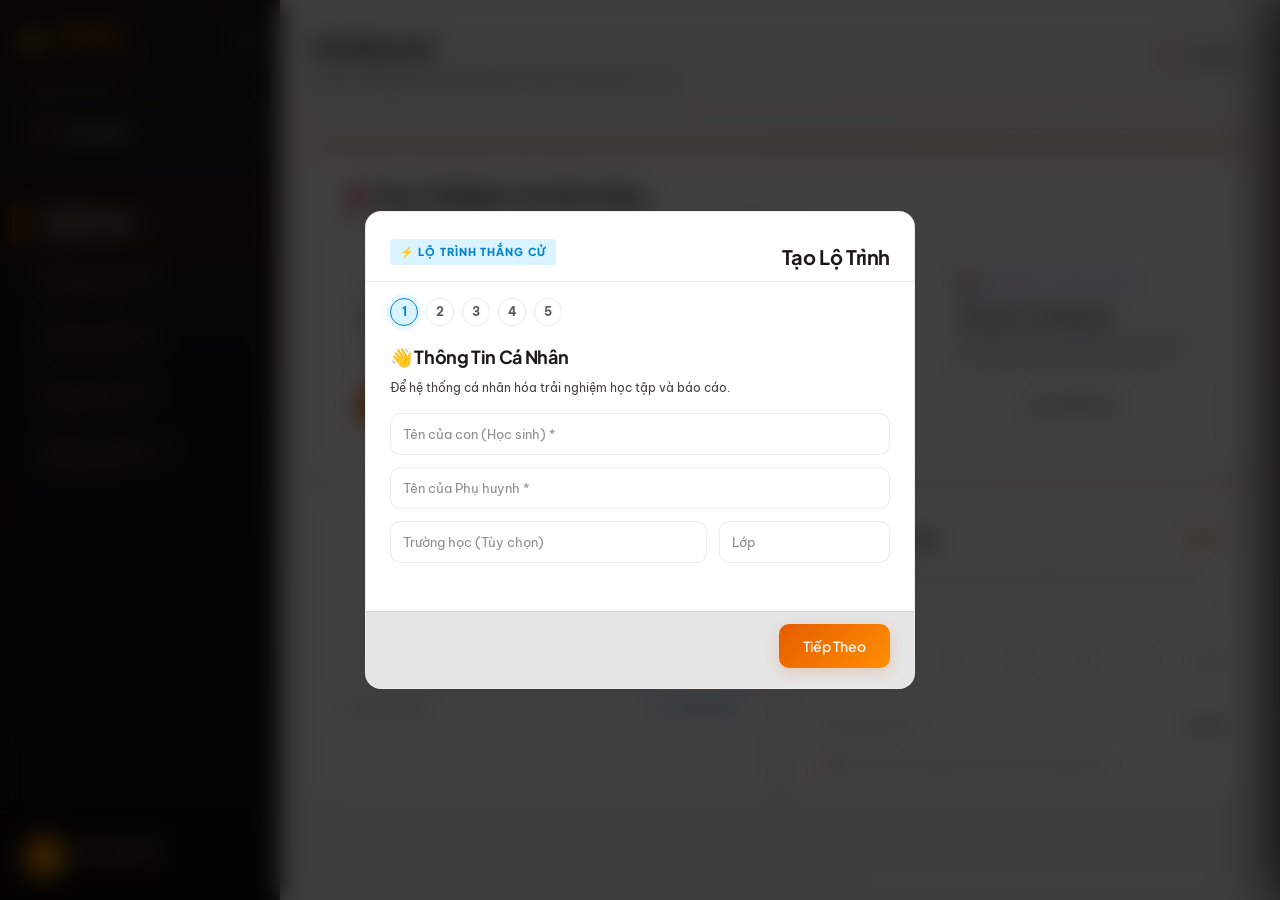
==== commit b17f36d3: "Update UI (Parent Corner, Grammar Shelf, Exam Room navigation) and generate practice bank data" ====
--- a/website/index.html
+++ b/website/index.html
@@ -5,10 +5,10 @@
     <meta name="viewport" content="width=device-width, initial-scale=1.0">
     <title>Exam Runners - Psychological Learning & Exam Portal</title>
     <meta name="description" content="Chinh phục kỳ thi Tiếng Anh vào lớp 10 với phương pháp học tập tương tác, bản đồ kỹ năng cá nhân hóa và giải thích chi tiết 5 bước.">
-    <!-- Google Fonts: Plus Jakarta Sans (Header) & DM Sans (Body) -->
+    <!-- Google Fonts: Plus Jakarta Sans (Header) & Be Vietnam Pro (Body) -->
     <link rel="preconnect" href="https://fonts.googleapis.com">
     <link rel="preconnect" href="https://fonts.gstatic.com" crossorigin>
-    <link href="https://fonts.googleapis.com/css2?family=DM+Sans:ital,opsz,wght@0,9..40,300..700;1,9..40,300..700&family=Plus+Jakarta+Sans:ital,wght@0,300..800;1,300..800&display=swap" rel="stylesheet">
+    <link href="https://fonts.googleapis.com/css2?family=Be+Vietnam+Pro:ital,wght@0,100..900;1,100..900&family=Plus+Jakarta+Sans:ital,wght@0,200..800;1,200..800&display=swap" rel="stylesheet">
     <!-- Phosphor Icons for premium human-crafted feel -->
     <script src="https://unpkg.com/@phosphor-icons/web"></script>
     <link rel="stylesheet" href="css/styles.css">
@@ -69,11 +69,11 @@
             
             <!-- User Quick Profile Footer -->
             <div class="sidebar-footer">
-                <div class="user-avatar-area">
-                    <div class="avatar-circle">?</div>
+                <div class="user-avatar-area" id="sidebar-profile-btn" style="cursor: pointer; transition: background 0.2s; border-radius: var(--radius-md); padding: 8px;" onmouseover="this.style.background='rgba(255,255,255,0.05)'" onmouseout="this.style.background='transparent'">
+                    <div class="avatar-circle" id="sidebar-avatar-initial">?</div>
                     <div class="user-meta">
-                        <span class="user-name">Học viên mới</span>
-                        <span class="user-role-badge">Level 1 Novice</span>
+                        <span class="user-name" id="sidebar-user-name">Học viên mới</span>
+                        <span class="user-role-badge">Chỉnh sửa hồ sơ</span>
                     </div>
                 </div>
             </div>
@@ -148,17 +148,32 @@
                     <span class="step-dot" id="ob-dot-2">2</span>
                     <span class="step-dot" id="ob-dot-3">3</span>
                     <span class="step-dot" id="ob-dot-4">4</span>
-                </div>
-                
-                <!-- Step 1: Date Picker -->
+                    <span class="step-dot" id="ob-dot-5">5</span>
+                </div>
+                
+                <!-- Step 1: User Profile -->
                 <div class="onboarding-step-view active" id="onboarding-step-1">
+                    <h4 style="margin-bottom: 10px;">👋 Thông Tin Cá Nhân</h4>
+                    <p style="font-size: 12px; color: var(--text-secondary); margin-bottom: 16px;">Để hệ thống cá nhân hóa trải nghiệm học tập và báo cáo.</p>
+                    <div style="display: flex; flex-direction: column; gap: 12px;">
+                        <input type="text" id="ob-student-name" class="onboarding-input form-input" placeholder="Tên của con (Học sinh) *" style="width:100%; padding:12px; box-sizing: border-box; background:rgba(255,255,255,0.03);">
+                        <input type="text" id="ob-parent-name" class="onboarding-input form-input" placeholder="Tên của Phụ huynh *" style="width:100%; padding:12px; box-sizing: border-box; background:rgba(255,255,255,0.03);">
+                        <div style="display: flex; gap: 12px;">
+                            <input type="text" id="ob-school" class="onboarding-input form-input" placeholder="Trường học (Tùy chọn)" style="width:100%; padding:12px; flex:2; box-sizing: border-box; background:rgba(255,255,255,0.03);">
+                            <input type="text" id="ob-class" class="onboarding-input form-input" placeholder="Lớp" style="width:100%; padding:12px; flex:1; box-sizing: border-box; background:rgba(255,255,255,0.03);">
+                        </div>
+                    </div>
+                </div>
+
+                <!-- Step 2: Date Picker -->
+                <div class="onboarding-step-view" id="onboarding-step-2">
                     <h4 style="margin-bottom: 10px;">📅 Chọn Ngày Thi</h4>
                     <p style="font-size: 12px; color: var(--text-secondary); margin-bottom: 16px;">Chúng tôi sẽ tính toán số ngày còn lại để rải đều 50 đề thi hợp lý nhất.</p>
                     <input type="date" id="ob-exam-date" class="onboarding-input" style="width:100%; padding:14px; background:rgba(255,255,255,0.03); border:1px solid var(--border-color); border-radius:var(--radius-md); font-weight:600; text-align:center;">
                 </div>
                 
-                <!-- Step 2: Goal target score -->
-                <div class="onboarding-step-view" id="onboarding-step-2">
+                <!-- Step 3: Goal target score -->
+                <div class="onboarding-step-view" id="onboarding-step-3">
                     <h4 style="margin-bottom: 10px;">🎯 Mục Tiêu Điểm</h4>
                     <p style="font-size: 12px; color: var(--text-secondary); margin-bottom: 16px;">Cam kết điểm số để nhận động lực học tập thích ứng phù hợp.</p>
                     <div style="display:grid; grid-template-columns:repeat(4, 1fr); gap:12px;">
@@ -169,8 +184,8 @@
                     </div>
                 </div>
                 
-                <!-- Step 3: Studying commitment -->
-                <div class="onboarding-step-view" id="onboarding-step-3">
+                <!-- Step 4: Studying commitment -->
+                <div class="onboarding-step-view" id="onboarding-step-4">
                     <h4 style="margin-bottom: 10px;">⚡ Lịch Học Tuần</h4>
                     <p style="font-size: 12px; color: var(--text-secondary); margin-bottom: 16px;">Xác định quỹ thời gian rảnh để lên kế hoạch phân bổ lịch học chi tiết.</p>
                     <div style="display:flex; flex-direction:column; gap:12px;">
@@ -198,18 +213,18 @@
                     </div>
                 </div>
 
-                <!-- Step 4: PIN Security Settings -->
-                <div class="onboarding-step-view" id="onboarding-step-4">
+                <!-- Step 5: PIN Security Settings -->
+                <div class="onboarding-step-view" id="onboarding-step-5">
                     <h4 style="margin-bottom: 10px;">🔑 Tạo Mã PIN</h4>
                     <p style="font-size: 12px; color: var(--text-secondary); margin-bottom: 16px;">Mã PIN giúp bảo vệ Dashboard Phụ huynh và Gia sư khỏi việc học sinh tự ý truy cập hoặc sửa đổi cấu hình lộ trình.</p>
                     <div style="display: flex; flex-direction: column; gap: 16px;">
                         <div>
                             <label class="form-label" style="display: block; margin-bottom: 6px; font-weight:600; text-align: left;">Mã PIN Phụ huynh (4 chữ số)</label>
-                            <input type="password" pattern="[0-9]*" inputmode="numeric" maxlength="4" id="ob-parent-pin" class="onboarding-input" placeholder="Ví dụ: 1234" style="width:100%; padding:12px; background:rgba(0, 0, 0, 0.25); border:1px solid var(--border-color); border-radius:var(--radius-md); text-align:center; font-size:16px; font-weight:bold; letter-spacing:8px; color:var(--text-primary);">
+                            <input type="password" pattern="[0-9]*" inputmode="numeric" maxlength="4" id="ob-parent-pin" class="onboarding-input" placeholder="Ví dụ: 1234" style="width:100%; padding:12px; background:rgba(0, 0, 0, 0.25); border:1px solid var(--border-color); border-radius:var(--radius-md); text-align:center; font-size:16px; font-weight:bold; letter-spacing:8px; color:var(--text-primary); box-sizing: border-box;">
                         </div>
                         <div>
                             <label class="form-label" style="display: block; margin-bottom: 6px; font-weight:600; text-align: left;">Mã PIN Gia sư / Quản trị (4 chữ số)</label>
-                            <input type="password" pattern="[0-9]*" inputmode="numeric" maxlength="4" id="ob-tutor-pin" class="onboarding-input" placeholder="Ví dụ: 5678" style="width:100%; padding:12px; background:rgba(0, 0, 0, 0.25); border:1px solid var(--border-color); border-radius:var(--radius-md); text-align:center; font-size:16px; font-weight:bold; letter-spacing:8px; color:var(--text-primary);">
+                            <input type="password" pattern="[0-9]*" inputmode="numeric" maxlength="4" id="ob-tutor-pin" class="onboarding-input" placeholder="Ví dụ: 5678" style="width:100%; padding:12px; background:rgba(0, 0, 0, 0.25); border:1px solid var(--border-color); border-radius:var(--radius-md); text-align:center; font-size:16px; font-weight:bold; letter-spacing:8px; color:var(--text-primary); box-sizing: border-box;">
                         </div>
                     </div>
                 </div>
@@ -379,7 +394,65 @@
             }
         };
     </script>
+    <!-- Profile Edit Modal -->
+    <div class="modal-overlay" id="profile-edit-modal">
+        <div class="glass-modal onboarding-card animate-zoom" style="max-width: 550px;">
+            <div class="modal-header" style="border-bottom: 1px solid var(--border-color); padding-bottom: 12px; display: flex; justify-content: space-between; align-items: center;">
+                <div style="display: flex; flex-direction: column;">
+                    <h3 style="margin: 0;">Cài Đặt Hồ Sơ</h3>
+                    <span style="font-size: 12px; color: var(--text-tertiary);">Cập nhật thông tin cá nhân và mục tiêu học tập</span>
+                </div>
+                <button class="btn btn-secondary" onclick="document.getElementById('profile-edit-modal').classList.remove('open')" style="padding: 6px 12px;">Đóng</button>
+            </div>
+            <div class="modal-body" style="padding-top: 16px;">
+                <div style="display: flex; flex-direction: column; gap: 16px;">
+                    <div>
+                        <label class="form-label" style="display: block; margin-bottom: 6px; font-weight:600;">Thông tin gia đình</label>
+                        <div style="display: flex; gap: 12px; margin-bottom: 8px;">
+                            <input type="text" id="prof-student-name" class="onboarding-input form-input" placeholder="Tên của con (Học sinh) *" style="width:100%; padding:10px; background:rgba(255,255,255,0.03);">
+                            <input type="text" id="prof-parent-name" class="onboarding-input form-input" placeholder="Tên của Phụ huynh *" style="width:100%; padding:10px; background:rgba(255,255,255,0.03);">
+                        </div>
+                    </div>
+                    <div>
+                        <label class="form-label" style="display: block; margin-bottom: 6px; font-weight:600;">Trường / Lớp</label>
+                        <div style="display: flex; gap: 12px;">
+                            <input type="text" id="prof-school" class="onboarding-input form-input" placeholder="Trường học" style="width:100%; padding:10px; flex:2; background:rgba(255,255,255,0.03);">
+                            <input type="text" id="prof-class" class="onboarding-input form-input" placeholder="Lớp" style="width:100%; padding:10px; flex:1; background:rgba(255,255,255,0.03);">
+                        </div>
+                    </div>
+                    <div>
+                        <label class="form-label" style="display: block; margin-bottom: 6px; font-weight:600;">Ngày diễn ra kỳ thi</label>
+                        <input type="date" id="prof-exam-date" class="onboarding-input" style="width:100%; padding:10px; background:rgba(255,255,255,0.03); border:1px solid var(--border-color); border-radius:var(--radius-md); font-weight:600; text-align:center;">
+                    </div>
+                    <div style="display: flex; gap: 16px;">
+                        <div style="flex: 1;">
+                            <label class="form-label" style="display: block; margin-bottom: 6px; font-weight:600;">Mục tiêu điểm</label>
+                            <select id="prof-score-goal" class="onboarding-input" style="width:100%; padding:10px; background:rgba(0,0,0,0.25); border:1px solid var(--border-color); border-radius:var(--radius-md); color:var(--text-primary);">
+                                <option value="7.0">7.0 (Khá)</option>
+                                <option value="8.0">8.0 (Giỏi)</option>
+                                <option value="9.0">9.0 (Xuất sắc)</option>
+                                <option value="10">10.0 (Thủ khoa)</option>
+                            </select>
+                        </div>
+                        <div style="flex: 1;">
+                            <label class="form-label" style="display: block; margin-bottom: 6px; font-weight:600;">Thời gian học / tuần</label>
+                            <select id="prof-commitment" class="onboarding-input" style="width:100%; padding:10px; background:rgba(0,0,0,0.25); border:1px solid var(--border-color); border-radius:var(--radius-md); color:var(--text-primary);">
+                                <option value="3">3 giờ (Thảnh thơi)</option>
+                                <option value="6">6 giờ (Tiêu chuẩn)</option>
+                                <option value="12">12 giờ (Chiến binh)</option>
+                            </select>
+                        </div>
+                    </div>
+                </div>
+            </div>
+            <div class="modal-footer" style="border-top: 1px solid var(--border-color); padding-top: 12px; margin-top:16px; display:flex; justify-content:flex-end;">
+                <button class="btn btn-primary" id="prof-save-btn">Lưu Thay Đổi</button>
+            </div>
+        </div>
+    </div>
+
     <script src="js/exams_db.js"></script>
-    <script src="js/app.js"></script>
+    <script src="js/practice_bank.js"></script>
+    <script src="js/app.js?v=2"></script>
 </body>
 </html>
--- a/website/css/styles.css
+++ b/website/css/styles.css
@@ -9,7 +9,7 @@
 :root {
     /* Fonts */
     --font-heading: 'Plus Jakarta Sans', -apple-system, BlinkMacSystemFont, "Segoe UI", Roboto, sans-serif;
-    --font-body: 'DM Sans', -apple-system, BlinkMacSystemFont, "Segoe UI", Roboto, sans-serif;
+    --font-body: 'Be Vietnam Pro', -apple-system, BlinkMacSystemFont, "Segoe UI", Roboto, sans-serif;
 
     /* Duality Contrast Brand Colors */
     --bg-main: #F5F4F1;          /* Warm Paper for main workspace */
@@ -567,45 +567,56 @@
 }
 
 /* Top App Header */
+/* Top App Header */
 .app-header {
-    height: 80px;
+    /* Removed fixed height to allow padding to dictate vertical space */
+    padding: 32px 32px 24px 32px;
     border-bottom: 1px solid var(--border-color);
-    padding: 0 32px;
-    display: flex;
-    align-items: center;
+    display: flex;
+    align-items: flex-start; /* Dóng theo đỉnh Title nếu Widget cao, hoặc center nếu thấp. Để flex-start cho thoáng */
     justify-content: space-between;
-    background: rgba(245, 244, 241, 0.7);
+    background: rgba(245, 244, 241, 0.95);
     backdrop-filter: var(--glass-blur);
     z-index: 90;
+}
+
+.header-left {
+    display: flex;
+    flex-direction: column;
 }
 
 .page-title {
     font-size: 24px;
     font-weight: 800;
     color: var(--text-primary);
+    line-height: 1.2;
+    margin-bottom: 8px; /* Khoảng cách chuẩn giữa Title và Subtitle */
 }
 
 .page-subtitle {
-    font-size: 12px;
-    color: var(--text-tertiary);
+    font-size: 14px;
+    color: var(--text-secondary); /* Đủ tương phản, không quá mờ như tertiary */
     font-weight: 400;
+    line-height: 1.5;
+    margin: 0;
 }
 
 .header-right {
     display: flex;
     align-items: center;
     gap: 16px;
+    margin-top: 2px; /* Cân bằng quang học với font Title */
 }
 
 .header-stat-badge {
-    background: rgba(255, 255, 255, 0.03);
-    border: 1px solid var(--border-color);
-    border-radius: var(--radius-md);
-    padding: 8px 16px;
-    display: flex;
-    align-items: center;
-    gap: 10px;
-    box-shadow: inset 0 1px 1px rgba(255, 255, 255, 0.05);
+    background: #F2F2F7; /* Secondary-Fill theo chuẩn */
+    border: 1px solid var(--border-color);
+    border-radius: 12px;
+    padding: 8px 12px;
+    display: flex;
+    align-items: center;
+    gap: 8px;
+    box-shadow: 0 1px 2px rgba(0,0,0,0.05); /* Bóng tĩnh nhẹ thay vì inset shadow mờ */
 }
 
 .badge-icon {
@@ -614,8 +625,9 @@
 
 .badge-value {
     font-family: var(--font-heading);
-    font-weight: 700;
+    font-weight: 600; /* Medium/Semi-bold */
     font-size: 14px;
+    color: var(--text-primary);
 }
 
 /* Animated streak flame */
@@ -785,6 +797,42 @@
 .tooltip:hover::after {
     opacity: 1;
     transform: translateX(-50%) scale(1);
+}
+
+/* Global Segmented Tabs (B4 Standard) */
+.segmented-tabs-container {
+    display: inline-flex;
+    background: rgba(0, 0, 0, 0.04);
+    padding: 4px;
+    border-radius: 30px;
+    border: 1px solid var(--border-color);
+    margin-bottom: 28px; /* Khoảng cách với nội dung bên dưới */
+}
+
+.segmented-tab-btn {
+    background: transparent;
+    border: none;
+    padding: 10px 24px;
+    font-family: var(--font-heading);
+    font-size: 13px;
+    font-weight: 700;
+    color: var(--text-secondary);
+    border-radius: 26px;
+    cursor: pointer;
+    transition: all var(--transition-fast) ease;
+    display: flex;
+    align-items: center;
+    gap: 8px;
+}
+
+.segmented-tab-btn:hover {
+    color: var(--text-primary);
+}
+
+.segmented-tab-btn.active {
+    background: #FFFFFF;
+    color: var(--color-interactive);
+    box-shadow: 0 2px 4px rgba(0, 0, 0, 0.05);
 }
 
 /* --------------------------------------------------------------------------
@@ -1208,41 +1256,7 @@
     }
 }
 
-/* Connected Practice Tabs */
-.practice-tabs-container {
-    display: inline-flex;
-    background: rgba(0, 0, 0, 0.04);
-    padding: 4px;
-    border-radius: 30px;
-    margin-bottom: 32px;
-    border: 1px solid var(--border-color);
-}
-
-.practice-tab-btn {
-    background: transparent;
-    border: none;
-    padding: 10px 24px;
-    font-family: var(--font-heading);
-    font-size: 13px;
-    font-weight: 700;
-    color: var(--text-secondary);
-    border-radius: 26px;
-    cursor: pointer;
-    transition: all var(--transition-fast) ease;
-    display: flex;
-    align-items: center;
-    gap: 8px;
-}
-
-.practice-tab-btn:hover {
-    color: var(--text-primary);
-}
-
-.practice-tab-btn.active {
-    background: var(--bg-card);
-    color: var(--color-interactive);
-    box-shadow: var(--shadow-soft);
-}
+
 
 .exam-card {
     display: flex;
@@ -1759,8 +1773,9 @@
 
 .card-face.back {
     transform: rotateY(180deg);
-    background: radial-gradient(circle at center, #1b1815 0%, #0c0b0a 100%);
+    background: #FFFFFF;
     overflow-y: auto;
+    border: 1px solid var(--border-color);
 }
 
 .card-front-word {
@@ -1782,7 +1797,7 @@
     font-size: 22px;
     font-weight: 700;
     margin-bottom: 12px;
-    color: var(--color-discovery);
+    color: var(--color-commitment);
 }
 
 .card-back-example {
@@ -1790,10 +1805,11 @@
     color: var(--text-secondary);
     font-style: italic;
     text-align: center;
-    border-top: 1px solid var(--border-color);
+    border-top: 1px solid #F0F0F0;
     padding-top: 12px;
     margin-top: 12px;
     width: 100%;
+    line-height: 1.6;
 }
 
 .card-tip-label {
@@ -2133,6 +2149,11 @@
     font-size: 13px;
     color: var(--text-primary);
     transition: all var(--transition-fast);
+}
+
+.form-input::placeholder {
+    color: var(--text-secondary);
+    opacity: 0.6;
 }
 
 .form-input:focus {
@@ -2232,14 +2253,47 @@
 }
 
 .puzzle-opt-btn {
+    display: flex;
+    align-items: center;
+    gap: 12px;
     background: rgba(255, 255, 255, 0.02);
     border: 1px solid var(--border-color);
     border-radius: var(--radius-sm);
-    padding: 12px;
+    padding: 12px 16px;
     font-size: 13px;
     font-weight: 500;
-    text-align: center;
+    text-align: left;
     transition: all var(--transition-fast);
+    cursor: pointer;
+}
+
+.opt-letter {
+    display: flex;
+    align-items: center;
+    justify-content: center;
+    width: 24px;
+    height: 24px;
+    border-radius: 50%;
+    background: rgba(255, 255, 255, 0.1);
+    font-weight: 700;
+    font-size: 11px;
+    flex-shrink: 0;
+    transition: all var(--transition-fast);
+}
+
+.puzzle-opt-btn.selected .opt-letter {
+    background: var(--color-interactive);
+    color: #fff;
+}
+
+.puzzle-opt-btn.correct .opt-letter {
+    background: var(--color-validation-light);
+    color: #fff;
+}
+
+.puzzle-opt-btn.incorrect .opt-letter {
+    background: var(--color-danger);
+    color: #fff;
 }
 
 .puzzle-opt-btn:hover {
@@ -2281,6 +2335,21 @@
     gap: 12px;
     border-top: 1px solid var(--border-color);
     background: rgba(0,0,0,0.1);
+}
+
+/* Onboarding Step View System */
+.onboarding-step-view {
+    display: none;
+    animation: fadeIn 0.3s ease;
+}
+
+.onboarding-step-view.active {
+    display: block;
+}
+
+@keyframes fadeIn {
+    from { opacity: 0; transform: translateY(10px); }
+    to { opacity: 1; transform: translateY(0); }
 }
 
 /* Confetti Particles Container */
@@ -2510,7 +2579,7 @@
 
 .bubble-num {
     font-size: 10px;
-    color: var(--text-tertiary);
+    color: var(--text-secondary);
     line-height: 1;
 }
 
@@ -2777,30 +2846,31 @@
 .topics-grid {
     display: grid;
     grid-template-columns: repeat(auto-fill, minmax(280px, 1fr));
-    gap: 20px;
-    margin-top: 16px;
-}
-
+    gap: 24px;
+    margin-top: 20px;
+}
+
+/* --- Content Card (B4 Standard: Cấp 1) --- */
 .topic-card {
-    background: rgba(255, 255, 255, 0.015);
-    border: 1px solid var(--border-color);
-    border-radius: var(--radius-md);
+    background: #FFFFFF;
+    border: 1px solid var(--border-color);
+    border-radius: 14px;
     padding: 24px;
     cursor: pointer;
-    transition: all var(--transition-normal) cubic-bezier(0.4, 0, 0.2, 1);
+    transition: all 0.22s cubic-bezier(0.4, 0, 0.2, 1);
     position: relative;
     overflow: hidden;
     display: flex;
     flex-direction: column;
     justify-content: space-between;
-    min-height: 180px;
+    min-height: 190px;
+    box-shadow: 0 1px 3px rgba(0, 0, 0, 0.04);
 }
 
 .topic-card:hover {
-    border-color: var(--color-interactive);
-    box-shadow: var(--shadow-glow-cyan);
-    transform: translateY(-4px);
-    background: rgba(255, 255, 255, 0.025);
+    border-color: rgba(255, 111, 0, 0.4);
+    box-shadow: 0 6px 20px rgba(255, 111, 0, 0.08);
+    transform: translateY(-3px);
 }
 
 .topic-card-body h3 {
@@ -2809,36 +2879,54 @@
     font-weight: 700;
     color: var(--text-primary);
     margin-bottom: 8px;
+    line-height: 1.3;
 }
 
 .topic-card-body p {
     font-size: 12px;
     color: var(--text-secondary);
-    line-height: 1.5;
-    margin-bottom: 16px;
+    line-height: 1.6;
+    margin-bottom: 0;
 }
 
 .topic-card-footer {
     display: flex;
     justify-content: space-between;
     align-items: center;
-    border-top: 1px solid rgba(255, 255, 255, 0.03);
-    padding-top: 12px;
-    margin-top: auto;
+    border-top: 1px solid #F0F0F0;
+    padding-top: 14px;
+    margin-top: 20px;
 }
 
 .topic-count {
     font-size: 11px;
     color: var(--text-tertiary);
-    font-weight: 600;
+    font-weight: 700;
     text-transform: uppercase;
+    letter-spacing: 0.05em;
 }
 
 .topic-study-btn {
-    font-size: 11px;
-    padding: 6px 12px;
-    border-radius: 4px;
+    font-size: 12px;
+    padding: 7px 14px;
+    border-radius: 8px;
     font-weight: 700;
+}
+
+/* --- Featured Card (B4 Standard: Cấp 3 - Pinned) --- */
+.topic-card--featured {
+    border: 2px solid var(--color-commitment);
+    box-shadow: 0 2px 10px rgba(255, 111, 0, 0.10);
+}
+
+.topic-card--featured:hover {
+    border-color: var(--color-commitment);
+    box-shadow: 0 8px 24px rgba(255, 111, 0, 0.14);
+    transform: translateY(-3px);
+}
+
+.topic-card--featured .topic-card-footer {
+    border-top-color: rgba(255, 111, 0, 0.12);
 }
 
 /* Pronounce Button */
@@ -3405,18 +3493,18 @@
     40%, 60% { transform: translate3d(4px, 0, 0); }
 }
 
-/* Grammar Shelf - Chapter Accordion Style */
+/* Grammar Shelf - Chapter Accordion Style (B4 Standard: Cấp 2 - List Row) */
 .grammar-accordion-container {
     display: flex;
     flex-direction: column;
-    gap: 16px;
-    margin-bottom: 32px;
+    gap: 12px;
+    margin-bottom: 40px;
 }
 
 .grammar-chapter-card {
-    background: var(--bg-card);
-    border: 1px solid var(--border-color);
-    border-radius: var(--radius-lg);
+    background: #FFFFFF;
+    border: 1px solid var(--border-color);
+    border-radius: 14px;
     box-shadow: var(--shadow-card);
     transition: all 0.3s cubic-bezier(0.4, 0, 0.2, 1);
     overflow: hidden;
@@ -3436,12 +3524,13 @@
 }
 
 .chapter-header {
-    padding: 20px 24px;
+    padding: 22px 28px;
     display: flex;
     justify-content: space-between;
     align-items: center;
     cursor: pointer;
     user-select: none;
+    gap: 16px;
 }
 
 .chapter-title-area {
@@ -3549,15 +3638,15 @@
 }
 
 .chapter-body-inner {
-    padding: 0 24px 24px 24px;
-    border-top: 1px solid var(--border-color);
-    margin-top: -4px;
+    padding: 0 28px 28px 28px;
+    border-top: 1px solid #F0F0F0;
+    margin-top: 0;
 }
 
 .sub-topics-list {
     display: flex;
     flex-direction: column;
-    gap: 8px;
+    gap: 10px;
     margin-top: 20px;
 }
 
@@ -3918,6 +4007,78 @@
     margin-bottom: 20px;
     box-shadow: inset 0 1px 3px rgba(0,0,0,0.05);
     letter-spacing: 0.02em;
+}
+
+/* Formula Cases Tab Switcher */
+.formula-cases-tabs {
+    display: flex;
+    gap: 4px;
+    background: rgba(0, 0, 0, 0.04);
+    padding: 4px;
+    border-radius: 8px;
+    border: 1px solid var(--border-color);
+}
+
+.formula-case-tab-btn {
+    padding: 6px 14px;
+    border: none;
+    background: transparent;
+    font-family: var(--font-heading);
+    font-size: 12px;
+    font-weight: 800;
+    border-radius: 6px;
+    cursor: pointer;
+    color: var(--text-secondary);
+    transition: all 0.2s ease;
+}
+
+.formula-case-tab-btn:hover {
+    color: var(--text-primary);
+    background: rgba(0, 0, 0, 0.02);
+}
+
+.formula-case-tab-btn.active {
+    background: var(--bg-card) !important;
+    color: var(--color-interactive) !important;
+    box-shadow: var(--shadow-sm);
+}
+
+.formula-case-content {
+    animation: fadeIn var(--transition-normal);
+}
+
+/* Side-by-side Comparative Split View Layout */
+.formula-cases-container.split-view-active {
+    display: grid;
+    grid-template-columns: repeat(auto-fit, minmax(360px, 1fr));
+    gap: 20px;
+    align-items: start;
+}
+
+.formula-cases-container.split-view-active .formula-case-content {
+    display: block !important;
+    background: rgba(255, 255, 255, 0.015);
+    border: 1px solid var(--border-color);
+    border-radius: var(--radius-md);
+    padding: 20px;
+    box-shadow: var(--shadow-sm);
+    animation: fadeIn var(--transition-normal);
+}
+
+.formula-case-header-split {
+    display: none;
+}
+
+.formula-cases-container.split-view-active .formula-case-header-split {
+    display: block;
+    font-size: 14px;
+    font-weight: 800;
+    color: var(--color-interactive);
+    margin-bottom: 16px;
+    border-bottom: 2px solid rgba(0, 176, 255, 0.15);
+    padding-bottom: 8px;
+    text-transform: uppercase;
+    letter-spacing: 0.5px;
 }
 
 .focused-section {
@@ -4356,3 +4517,292 @@
     user-select: none;
     pointer-events: none;
 }
+
+/* ==========================================================================
+   GRAMMAR FULLSCREEN FOCUS MODE
+   ========================================================================== */
+body.grammar-fullscreen-mode {
+    overflow: hidden;
+}
+
+body.grammar-fullscreen-mode .sidebar,
+body.grammar-fullscreen-mode .app-header {
+    display: none !important;
+}
+
+body.grammar-fullscreen-mode .main-content {
+    margin-left: 0 !important;
+    width: 100vw !important;
+    padding: 0 !important;
+}
+
+body.grammar-fullscreen-mode .workspace-viewport {
+    padding: 0;
+    max-width: 100% !important;
+    width: 100% !important;
+    margin: 0;
+    border-radius: 0;
+}
+
+body.grammar-fullscreen-mode .grammar-lesson-view {
+    padding: 0;
+    min-height: 100vh;
+}
+
+/* Styles for the collapsible details element */
+.grammar-strategy-details {
+    margin-bottom: 24px;
+    background: rgba(255, 255, 255, 0.02);
+    border: 1px dashed var(--border-color);
+    border-radius: var(--radius-md);
+    padding: 16px;
+    transition: all var(--transition-normal);
+}
+.grammar-strategy-details[open] {
+    background: var(--bg-card);
+    border: 1px solid var(--border-color);
+}
+.grammar-strategy-details summary {
+    font-size: 14.5px;
+    font-weight: 700;
+    color: var(--text-secondary);
+    cursor: pointer;
+    list-style: none;
+    display: flex;
+    align-items: center;
+    gap: 8px;
+    user-select: none;
+}
+.grammar-strategy-details summary::-webkit-details-marker {
+    display: none;
+}
+.grammar-strategy-details summary:hover {
+    color: var(--color-interactive);
+}
+.grammar-strategy-details-content {
+    margin-top: 16px;
+    padding-top: 16px;
+    border-top: 1px dashed var(--border-color);
+}
+
+/* Big CTA Button */
+.btn-mega-practice {
+    width: 100%;
+    display: flex;
+    align-items: center;
+    justify-content: center;
+    gap: 12px;
+    padding: 20px 24px;
+    font-size: 18px;
+    font-family: var(--font-heading);
+    font-weight: 700;
+    background: linear-gradient(135deg, var(--color-commitment), #ff8f00);
+    color: var(--bg-main);
+    border: none;
+    border-radius: var(--radius-lg);
+    cursor: pointer;
+    margin-top: 48px;
+    box-shadow: var(--shadow-glow-amber);
+    transition: all var(--transition-normal);
+    text-transform: uppercase;
+    letter-spacing: 1px;
+}
+.btn-mega-practice:hover {
+    transform: translateY(-4px);
+    box-shadow: 0 12px 32px rgba(255, 143, 0, 0.4);
+}
+.btn-mega-practice:active {
+    transform: translateY(0);
+}
+
+/* ==========================================================================
+   GRAMMAR LESSON VERTICAL SIDEBAR LAYOUT
+   ========================================================================== */
+.grammar-lesson-view.with-sidebar {
+    display: flex;
+    flex-direction: row;
+    height: 100vh;
+    width: 100vw;
+    overflow: hidden;
+    gap: 0;
+    padding: 0;
+    margin: 0;
+    background: var(--bg-main);
+}
+
+/* --- Sidebar --- */
+.lesson-sidebar {
+    width: 280px;
+    min-width: 280px;
+    height: 100vh;
+    background: var(--bg-card);
+    border-right: 1px solid var(--border-color);
+    display: flex;
+    flex-direction: column;
+    padding: 0;
+    overflow: hidden;
+    transition: width 0.3s cubic-bezier(0.4, 0, 0.2, 1),
+                min-width 0.3s cubic-bezier(0.4, 0, 0.2, 1),
+                opacity 0.3s ease;
+    box-shadow: 4px 0 16px rgba(0, 0, 0, 0.06);
+    z-index: 10;
+}
+
+/* FIX Lỗi 3: Dùng width collapse thay vì margin-left âm — toggle vẫn hoạt động đúng */
+.lesson-sidebar.hidden {
+    width: 0;
+    min-width: 0;
+    opacity: 0;
+    pointer-events: none;
+    border-right: none;
+}
+
+.lesson-sidebar-top {
+    padding: 20px 20px 12px 20px;
+    border-bottom: 1px solid var(--border-color);
+    flex-shrink: 0;
+}
+
+/* FIX Lỗi 1: Nút Trở lại gọn gàng, không có border box thừa */
+.lesson-sidebar .lesson-back-btn {
+    display: inline-flex;
+    align-items: center;
+    gap: 8px;
+    background: transparent;
+    border: none;
+    color: var(--text-tertiary);
+    font-size: 13px;
+    font-weight: 600;
+    cursor: pointer;
+    padding: 6px 4px;
+    border-radius: 6px;
+    transition: color 0.2s ease, background 0.2s ease;
+}
+.lesson-sidebar .lesson-back-btn:hover {
+    color: var(--text-primary);
+    background: rgba(0,0,0,0.04);
+}
+
+.lesson-sidebar-header {
+    padding: 20px 20px 0 20px;
+    display: flex;
+    flex-direction: column;
+    gap: 6px;
+    flex-shrink: 0;
+}
+
+.lesson-sidebar-progress {
+    display: flex;
+    flex-direction: column;
+    gap: 8px;
+    padding: 14px 20px;
+    border-bottom: 1px solid var(--border-color);
+    flex-shrink: 0;
+}
+
+/* FIX cho mastery bar chiếm đủ width */
+.lesson-sidebar-progress .lesson-mastery-bar-bg {
+    width: 100%;
+}
+
+.lesson-sidebar-nav {
+    flex: 1;
+    overflow-y: auto;
+    padding: 16px 12px;
+    display: flex;
+    flex-direction: column;
+    gap: 4px;
+}
+
+.lesson-sidebar-nav-label {
+    font-size: 10.5px;
+    font-weight: 800;
+    text-transform: uppercase;
+    color: var(--text-tertiary);
+    letter-spacing: 0.6px;
+    padding: 0 8px;
+    margin-bottom: 6px;
+}
+
+/* FIX Lỗi 2: Pills theo chiều dọc không bị cắt chữ */
+.lesson-sidebar-nav .lesson-subtopic-pill {
+    width: 100%;
+    padding: 10px 14px;
+    border-radius: 8px;
+    font-size: 13px;
+    justify-content: flex-start;
+    white-space: normal;          /* Cho phép xuống dòng */
+    word-break: break-word;
+    line-height: 1.4;
+    border-radius: 8px;
+}
+
+/* --- Main Content Area --- */
+.lesson-main-area {
+    flex: 1;
+    height: 100vh;
+    /* FIX Lỗi 5: overflow-x hidden để tránh content tràn ngang */
+    overflow-x: hidden;
+    overflow-y: auto;
+    background: var(--bg-main);
+    display: flex;
+    flex-direction: column;
+}
+
+/* FIX Lỗi 3: Topbar cố định chứa toggle, luôn hiển thị */
+.lesson-main-topbar {
+    display: flex;
+    align-items: center;
+    gap: 14px;
+    padding: 16px 28px;
+    border-bottom: 1px solid var(--border-color);
+    background: var(--bg-card);
+    flex-shrink: 0;
+    position: sticky;
+    top: 0;
+    z-index: 5;
+}
+
+.lesson-sidebar-toggle {
+    width: 36px;
+    height: 36px;
+    border-radius: 8px;
+    background: rgba(0, 0, 0, 0.04);
+    border: 1px solid var(--border-color);
+    color: var(--text-secondary);
+    display: flex;
+    align-items: center;
+    justify-content: center;
+    cursor: pointer;
+    transition: all 0.2s ease;
+    flex-shrink: 0;
+}
+
+.lesson-sidebar-toggle:hover {
+    color: var(--color-interactive);
+    border-color: var(--color-interactive);
+    background: rgba(0, 176, 255, 0.05);
+}
+
+.lesson-main-topbar-label {
+    font-size: 12px;
+    font-weight: 700;
+    color: var(--text-tertiary);
+    text-transform: uppercase;
+    letter-spacing: 0.5px;
+}
+
+/* FIX Lỗi 4: Body card với padding top đủ, không bị sát */
+.lesson-main-area .lesson-body-card {
+    max-width: 100%;
+    margin: 0;
+    width: 100%;
+    padding: 32px 40px 64px 40px;
+    box-shadow: none;
+    border: none;
+    background: transparent;
+    flex: 1;
+    box-sizing: border-box;
+}
+
+
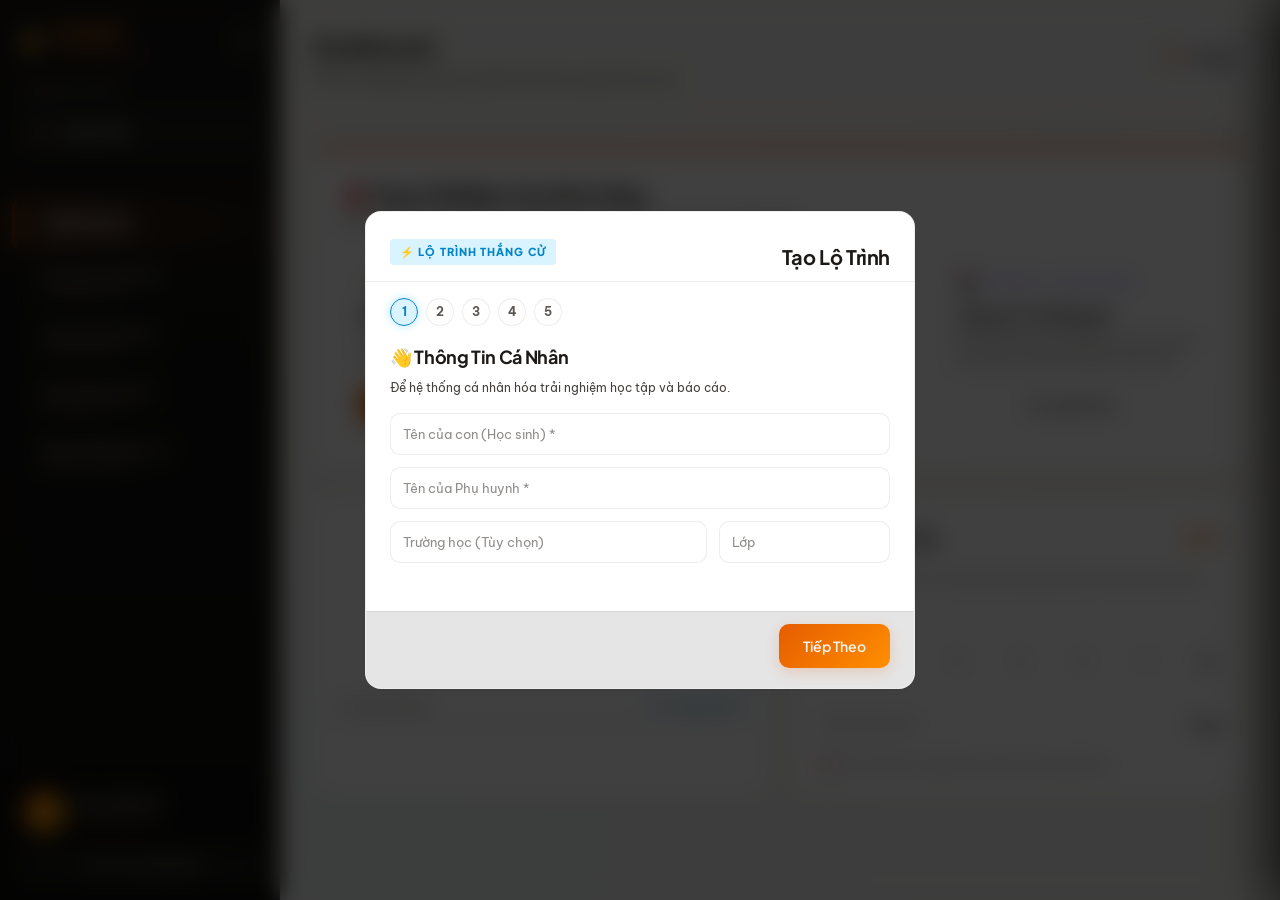
==== commit f1482cc2: "feat: Implement User Onboarding & Coaching with Driver.js" ====
--- a/website/index.html
+++ b/website/index.html
@@ -11,6 +11,8 @@
     <link href="https://fonts.googleapis.com/css2?family=Be+Vietnam+Pro:ital,wght@0,100..900;1,100..900&family=Plus+Jakarta+Sans:ital,wght@0,200..800;1,200..800&display=swap" rel="stylesheet">
     <!-- Phosphor Icons for premium human-crafted feel -->
     <script src="https://unpkg.com/@phosphor-icons/web"></script>
+    <!-- Driver.js for Onboarding Tours -->
+    <link rel="stylesheet" href="https://cdn.jsdelivr.net/npm/driver.js@1.0.1/dist/driver.css"/>
     <link rel="stylesheet" href="css/styles.css">
 </head>
 <body class="">
@@ -76,6 +78,10 @@
                         <span class="user-role-badge">Chỉnh sửa hồ sơ</span>
                     </div>
                 </div>
+                <!-- On-demand Replay Tour Button -->
+                <button id="replay-tour-btn" style="width:100%; margin-top:8px; padding:10px; background:rgba(255,255,255,0.05); border:1px solid var(--border-color); border-radius:var(--radius-md); color:var(--text-secondary); font-size:12px; cursor:pointer; display:flex; align-items:center; justify-content:center; gap:6px; transition:all 0.2s;">
+                    <i data-lucide="help-circle" style="width:14px; height:14px;"></i> Xem Lại Hướng Dẫn
+                </button>
             </div>
         </aside>
 
@@ -451,8 +457,11 @@
         </div>
     </div>
 
+    <!-- Driver.js Library -->
+    <script src="https://cdn.jsdelivr.net/npm/driver.js@1.0.1/dist/driver.js.iife.js"></script>
     <script src="js/exams_db.js"></script>
     <script src="js/practice_bank.js"></script>
+    <script src="js/tours.js"></script>
     <script src="js/app.js?v=2"></script>
 </body>
 </html>
--- a/website/css/styles.css
+++ b/website/css/styles.css
@@ -4241,7 +4241,7 @@
 
 /* Multi-color highlight system */
 .user-highlight {
-    padding: 2px 4px;
+    padding: 2px 0;
     border-radius: 4px;
     cursor: pointer;
     transition: all 0.2s ease;
